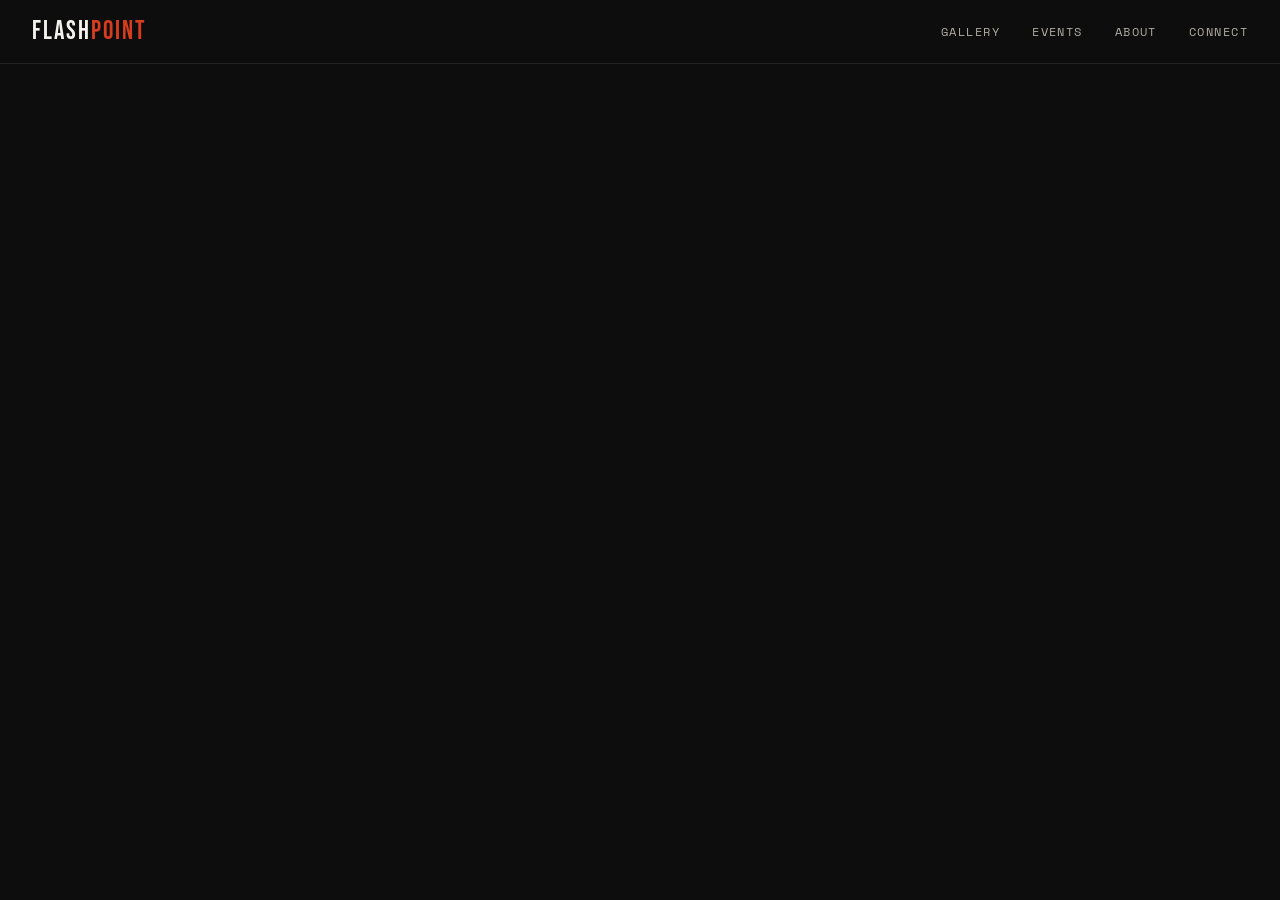
==== index.html @ 5c3a5a39 "index.html" ====
<!DOCTYPE html>
<html lang="en">
<head>
  <meta charset="UTF-8" />
  <meta name="viewport" content="width=device-width, initial-scale=1.0" />
  <meta name="description" content="A South Philly home for outsider art and community gatherings." />
  <title>Flashpoint</title>

  <!-- Base -->
  <link rel="stylesheet" href="css/base/variables.css" />
  <link rel="stylesheet" href="css/base/reset.css" />
  <link rel="stylesheet" href="css/base/typography.css" />

  <!-- Components -->
  <link rel="stylesheet" href="css/components/nav.css" />

  <!-- Page -->
  <link rel="stylesheet" href="css/pages/home.css" />
</head>
<body>

  <!-- nav injected by nav.js -->

  <main class="main" id="main">
    <!-- home page content goes here -->
  </main>

  <!-- Components -->
  <script src="js/components/nav.js"></script>

  <!-- Page -->
  <script src="js/pages/home.js"></script>
</body>
</html>
---- css/base/variables.css ----
:root {
  /* Colors */
  --color-black: #0d0d0d;
  --color-white: #f4f2ee;
  --color-off-white: #e8e4dc;
  --color-mid: #b0aca3;
  --color-accent: #d63c1e;

  /* Typography */
  --font-display: 'Bebas Neue', 'Impact', sans-serif;
  --font-body: 'Space Grotesk', 'Helvetica Neue', sans-serif;
  --font-mono: 'Space Mono', 'Courier New', monospace;

  /* Type scale */
  --text-xs:   0.75rem;
  --text-sm:   0.875rem;
  --text-base: 1rem;
  --text-md:   1.25rem;
  --text-lg:   1.75rem;
  --text-xl:   2.5rem;
  --text-2xl:  4rem;
  --text-3xl:  7rem;

  /* Spacing */
  --space-xs: 0.5rem;
  --space-sm: 1rem;
  --space-md: 2rem;
  --space-lg: 4rem;
  --space-xl: 8rem;

  /* Layout */
  --max-width: 1280px;
  --nav-height: 64px;

  /* Transitions */
  --transition-fast: 150ms ease;
  --transition-base: 300ms ease;
}
---- css/base/typography.css ----
@import url('https://fonts.googleapis.com/css2?family=Bebas+Neue&family=Space+Grotesk:wght@300;400;500;700&family=Space+Mono:ital,wght@0,400;0,700;1,400&display=swap');

h1, h2, h3, h4, h5, h6 {
  font-family: var(--font-display);
  font-weight: 400;
  line-height: 1;
  letter-spacing: 0.02em;
}

h1 { font-size: var(--text-3xl); }
h2 { font-size: var(--text-2xl); }
h3 { font-size: var(--text-xl); }
h4 { font-size: var(--text-lg); }
h5 { font-size: var(--text-md); }
h6 { font-size: var(--text-base); }

p {
  font-family: var(--font-body);
  font-size: var(--text-base);
  line-height: 1.7;
  max-width: 65ch;
}

.text-mono {
  font-family: var(--font-mono);
  font-size: var(--text-sm);
  letter-spacing: 0.05em;
}

.text-label {
  font-family: var(--font-mono);
  font-size: var(--text-xs);
  letter-spacing: 0.12em;
  text-transform: uppercase;
}

@media (max-width: 768px) {
  h1 { font-size: clamp(3.5rem, 15vw, var(--text-3xl)); }
  h2 { font-size: clamp(2.5rem, 10vw, var(--text-2xl)); }
}
---- css/components/nav.css ----
.nav {
  position: fixed;
  top: 0;
  left: 0;
  right: 0;
  height: var(--nav-height);
  z-index: 100;
  display: flex;
  align-items: center;
  justify-content: space-between;
  padding: 0 var(--space-md);
  background-color: var(--color-black);
  border-bottom: 1px solid #222;
}

.nav__logo {
  font-family: var(--font-display);
  font-size: 1.6rem;
  letter-spacing: 0.08em;
  color: var(--color-white);
  line-height: 1;
}

.nav__logo span {
  color: var(--color-accent);
}

.nav__links {
  display: flex;
  gap: var(--space-md);
  align-items: center;
}

.nav__link {
  font-family: var(--font-mono);
  font-size: var(--text-xs);
  letter-spacing: 0.12em;
  text-transform: uppercase;
  color: var(--color-mid);
  transition: color var(--transition-fast);
  position: relative;
}

.nav__link::after {
  content: '';
  position: absolute;
  bottom: -3px;
  left: 0;
  width: 0;
  height: 1px;
  background-color: var(--color-accent);
  transition: width var(--transition-base);
}

.nav__link:hover,
.nav__link.is-active {
  color: var(--color-white);
}

.nav__link:hover::after,
.nav__link.is-active::after {
  width: 100%;
}

/* Mobile menu toggle */
.nav__toggle {
  display: none;
  flex-direction: column;
  gap: 5px;
  padding: var(--space-xs);
}

.nav__toggle-bar {
  width: 24px;
  height: 2px;
  background-color: var(--color-white);
  transition: transform var(--transition-base), opacity var(--transition-fast);
}

/* Mobile overlay */
.nav__overlay {
  display: none;
  position: fixed;
  inset: 0;
  background-color: var(--color-black);
  z-index: 99;
  flex-direction: column;
  align-items: center;
  justify-content: center;
  gap: var(--space-lg);
}

.nav__overlay.is-open {
  display: flex;
}

.nav__overlay-link {
  font-family: var(--font-display);
  font-size: var(--text-2xl);
  color: var(--color-white);
  letter-spacing: 0.05em;
  transition: color var(--transition-fast);
}

.nav__overlay-link:hover {
  color: var(--color-accent);
}

@media (max-width: 768px) {
  .nav__links {
    display: none;
  }

  .nav__toggle {
    display: flex;
  }

  .nav__toggle.is-open .nav__toggle-bar:nth-child(1) {
    transform: translateY(7px) rotate(45deg);
  }

  .nav__toggle.is-open .nav__toggle-bar:nth-child(2) {
    opacity: 0;
  }

  .nav__toggle.is-open .nav__toggle-bar:nth-child(3) {
    transform: translateY(-7px) rotate(-45deg);
  }
}
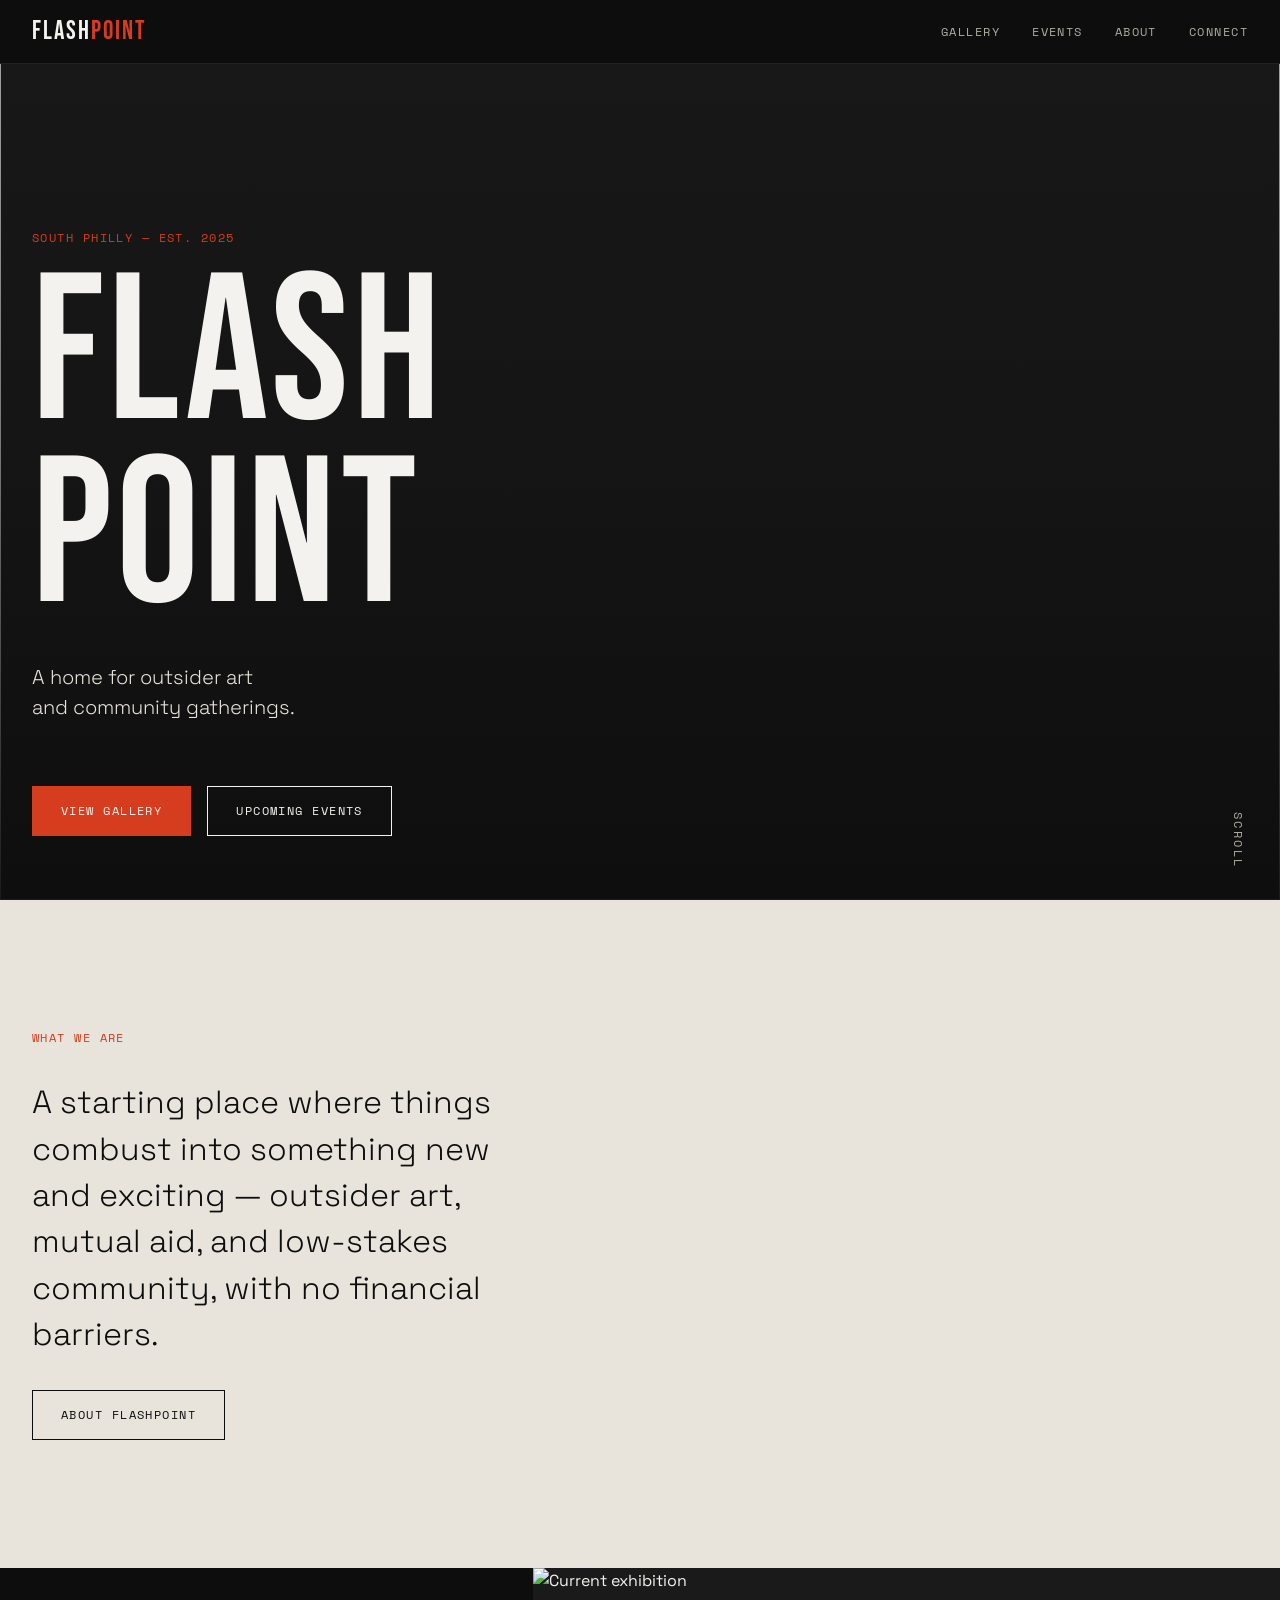
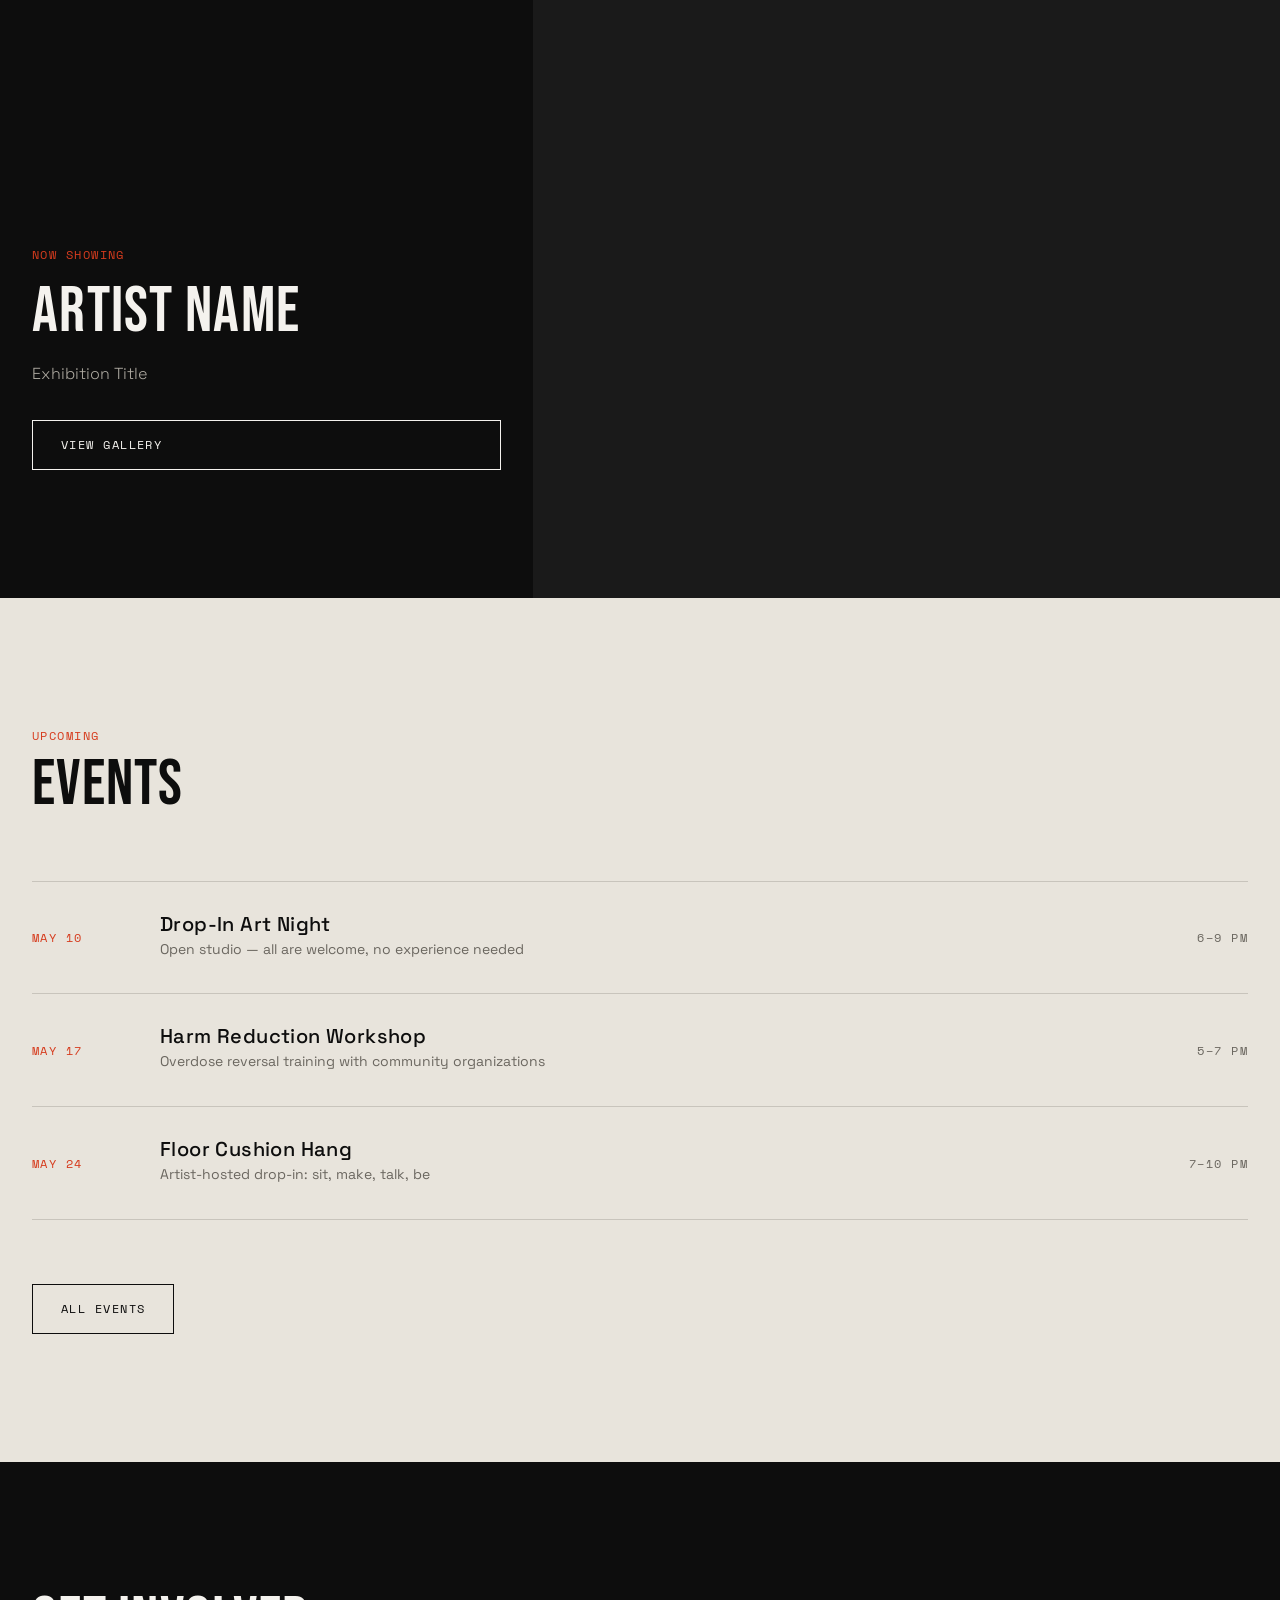
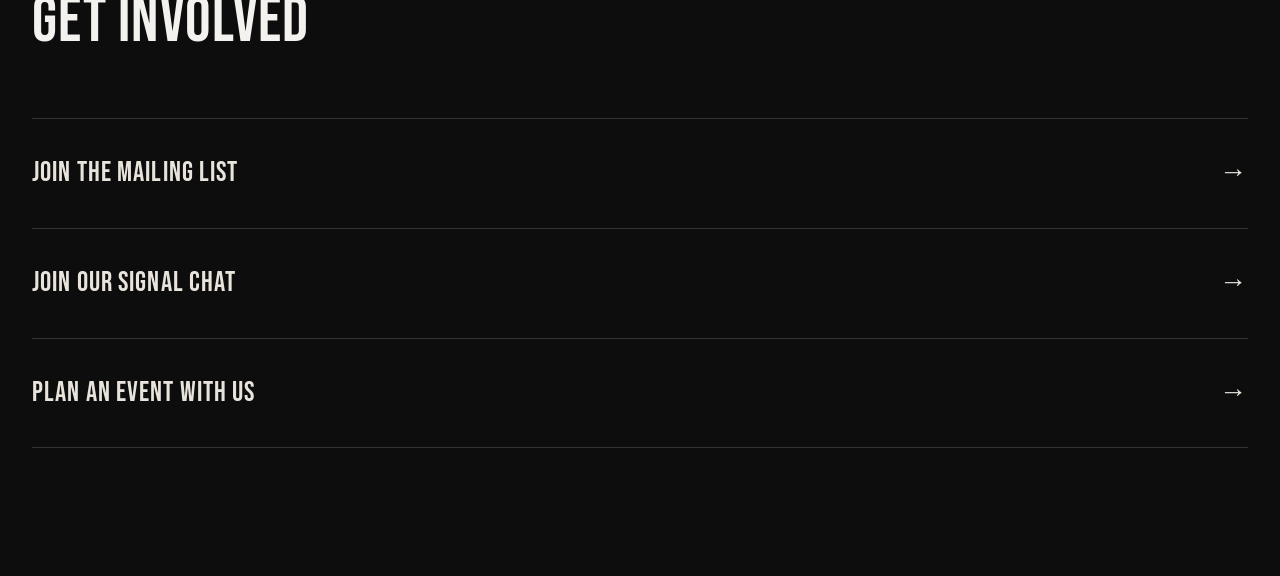
==== commit 94eaf22b: "styling home pages, buttom component" ====
--- a/index.html
+++ b/index.html
@@ -13,6 +13,7 @@
 
   <!-- Components -->
   <link rel="stylesheet" href="css/components/nav.css" />
+  <link rel="stylesheet" href="css/components/button.css" />
 
   <!-- Page -->
   <link rel="stylesheet" href="css/pages/home.css" />
@@ -22,7 +23,107 @@
   <!-- nav injected by nav.js -->
 
   <main class="main" id="main">
-    <!-- home page content goes here -->
+
+    <section class="hero">
+      <div class="hero__bg">
+        <!-- swap src for a real photo when ready -->
+        <img class="hero__img" src="assets/images/hero-placeholder.jpg" alt="" aria-hidden="true" />
+        <div class="hero__overlay"></div>
+      </div>
+      <div class="hero__content">
+        <p class="hero__label text-label">South Philly — Est. 2025</p>
+        <h1 class="hero__title">Flash<br>point</h1>
+        <p class="hero__tagline">A home for outsider art<br>and community gatherings.</p>
+        <div class="hero__actions">
+          <a class="btn btn--primary" href="gallery.html">View Gallery</a>
+          <a class="btn btn--ghost" href="events.html">Upcoming Events</a>
+        </div>
+      </div>
+      <div class="hero__scroll-hint text-label" aria-hidden="true">scroll</div>
+    </section>
+
+    <!-- Mission -->
+    <section class="mission">
+      <div class="mission__inner">
+        <span class="mission__label text-label">What we are</span>
+        <p class="mission__statement">A starting place where things combust into something new and exciting — outsider art, mutual aid, and low-stakes community, with no financial barriers.</p>
+        <a class="btn btn--outline" href="about.html">About Flashpoint</a>
+      </div>
+    </section>
+
+    <!-- Now Showing -->
+    <section class="now-showing">
+      <div class="now-showing__inner">
+        <div class="now-showing__meta">
+          <span class="now-showing__label text-label">Now Showing</span>
+          <h2 class="now-showing__title">Artist Name</h2>
+          <p class="now-showing__subtitle">Exhibition Title</p>
+          <a class="btn btn--ghost" href="gallery.html">View Gallery</a>
+        </div>
+        <div class="now-showing__image-wrap">
+          <img class="now-showing__img" src="assets/images/now-showing-placeholder.jpg" alt="Current exhibition" />
+        </div>
+      </div>
+    </section>
+
+    <!-- Events Preview -->
+    <section class="events-preview">
+      <div class="events-preview__inner">
+        <div class="events-preview__header">
+          <span class="text-label">Upcoming</span>
+          <h2 class="events-preview__title">Events</h2>
+        </div>
+        <ul class="events-preview__list">
+          <li class="event-item">
+            <span class="event-item__date text-label">May 10</span>
+            <div class="event-item__body">
+              <h3 class="event-item__name">Drop-In Art Night</h3>
+              <p class="event-item__detail">Open studio — all are welcome, no experience needed</p>
+            </div>
+            <span class="event-item__time text-label">6–9 pm</span>
+          </li>
+          <li class="event-item">
+            <span class="event-item__date text-label">May 17</span>
+            <div class="event-item__body">
+              <h3 class="event-item__name">Harm Reduction Workshop</h3>
+              <p class="event-item__detail">Overdose reversal training with community organizations</p>
+            </div>
+            <span class="event-item__time text-label">5–7 pm</span>
+          </li>
+          <li class="event-item">
+            <span class="event-item__date text-label">May 24</span>
+            <div class="event-item__body">
+              <h3 class="event-item__name">Floor Cushion Hang</h3>
+              <p class="event-item__detail">Artist-hosted drop-in: sit, make, talk, be</p>
+            </div>
+            <span class="event-item__time text-label">7–10 pm</span>
+          </li>
+        </ul>
+        <a class="btn btn--outline" href="events.html">All Events</a>
+      </div>
+    </section>
+
+    <!-- Community CTA -->
+    <section class="community-cta">
+      <div class="community-cta__inner">
+        <h2 class="community-cta__heading">Get Involved</h2>
+        <div class="community-cta__links">
+          <a class="community-cta__link" href="connect.html#mailing-list">
+            <span>Join the mailing list</span>
+            <span class="community-cta__arrow">→</span>
+          </a>
+          <a class="community-cta__link" href="connect.html#signal">
+            <span>Join our Signal Chat</span>
+            <span class="community-cta__arrow">→</span>
+          </a>
+          <a class="community-cta__link" href="connect.html#event">
+            <span>Plan an event with us</span>
+            <span class="community-cta__arrow">→</span>
+          </a>
+        </div>
+      </div>
+    </section>
+
   </main>
 
   <!-- Components -->
--- a/css/components/button.css
+++ b/css/components/button.css
@@ -0,0 +1,44 @@
+.btn {
+  display: inline-block;
+  font-family: var(--font-mono);
+  font-size: var(--text-xs);
+  letter-spacing: 0.12em;
+  text-transform: uppercase;
+  padding: 0.9rem 1.75rem;
+  border: 1px solid currentColor;
+  transition: background-color var(--transition-fast), color var(--transition-fast);
+  white-space: nowrap;
+}
+
+.btn--primary {
+  background-color: var(--color-accent);
+  border-color: var(--color-accent);
+  color: var(--color-white);
+}
+
+.btn--primary:hover {
+  background-color: transparent;
+  color: var(--color-accent);
+}
+
+.btn--ghost {
+  background-color: transparent;
+  border-color: var(--color-white);
+  color: var(--color-white);
+}
+
+.btn--ghost:hover {
+  background-color: var(--color-white);
+  color: var(--color-black);
+}
+
+.btn--outline {
+  background-color: transparent;
+  border-color: var(--color-black);
+  color: var(--color-black);
+}
+
+.btn--outline:hover {
+  background-color: var(--color-black);
+  color: var(--color-white);
+}
--- a/css/pages/home.css
+++ b/css/pages/home.css
@@ -0,0 +1,318 @@
+/* Hero */
+
+.hero {
+  position: relative;
+  height: 100vh;
+  min-height: 600px;
+  display: flex;
+  align-items: flex-end;
+  padding: var(--space-lg) var(--space-md);
+  overflow: hidden;
+}
+
+.hero__bg {
+  position: absolute;
+  inset: 0;
+  z-index: 0;
+}
+
+.hero__img {
+  width: 100%;
+  height: 100%;
+  object-fit: cover;
+  object-position: center;
+  background-color: #1a1a1a;
+}
+
+.hero__overlay {
+  position: absolute;
+  inset: 0;
+  background: linear-gradient(
+    to top,
+    rgba(13, 13, 13, 0.92) 0%,
+    rgba(13, 13, 13, 0.4)  50%,
+    rgba(13, 13, 13, 0.15) 100%
+  );
+}
+
+.hero__content {
+  position: relative;
+  z-index: 1;
+  max-width: var(--max-width);
+  width: 100%;
+  margin: 0 auto;
+}
+
+.hero__label {
+  color: var(--color-accent);
+  margin-bottom: var(--space-sm);
+}
+
+.hero__title {
+  font-size: clamp(5rem, 18vw, 13rem);
+  line-height: 0.88;
+  color: var(--color-white);
+  margin-bottom: var(--space-md);
+}
+
+.hero__tagline {
+  font-family: var(--font-body);
+  font-size: var(--text-md);
+  font-weight: 300;
+  color: var(--color-off-white);
+  line-height: 1.5;
+  max-width: 36ch;
+  margin-bottom: var(--space-lg);
+}
+
+.hero__actions {
+  display: flex;
+  gap: var(--space-sm);
+  flex-wrap: wrap;
+}
+
+.hero__scroll-hint {
+  position: absolute;
+  bottom: var(--space-md);
+  right: var(--space-md);
+  z-index: 1;
+  color: var(--color-mid);
+  writing-mode: vertical-rl;
+  letter-spacing: 0.2em;
+}
+
+@media (max-width: 768px) {
+  .hero {
+    padding: var(--space-md);
+  }
+
+  .hero__tagline {
+    font-size: var(--text-base);
+  }
+
+  .hero__actions {
+    flex-direction: column;
+    align-items: flex-start;
+  }
+}
+
+/* Mission */
+
+.mission {
+  background-color: var(--color-off-white);
+  color: var(--color-black);
+  padding: var(--space-xl) var(--space-md);
+}
+
+.mission__inner {
+  max-width: var(--max-width);
+  margin: 0 auto;
+  display: flex;
+  flex-direction: column;
+  align-items: flex-start;
+  gap: var(--space-md);
+}
+
+.mission__label {
+  color: var(--color-accent);
+}
+
+.mission__statement {
+  font-family: var(--font-body);
+  font-size: clamp(1.25rem, 3vw, 2rem);
+  font-weight: 300;
+  line-height: 1.45;
+  max-width: 26ch;
+  color: var(--color-black);
+}
+
+/* Now Showing */
+
+.now-showing {
+  background-color: var(--color-black);
+  overflow: hidden;
+}
+
+.now-showing__inner {
+  max-width: var(--max-width);
+  margin: 0 auto;
+  display: grid;
+  grid-template-columns: 1fr 1.4fr;
+  min-height: 70vh;
+}
+
+.now-showing__meta {
+  display: flex;
+  flex-direction: column;
+  justify-content: flex-end;
+  gap: var(--space-sm);
+  padding: var(--space-xl) var(--space-md);
+}
+
+.now-showing__label {
+  color: var(--color-accent);
+}
+
+.now-showing__title {
+  color: var(--color-white);
+  font-size: clamp(3rem, 7vw, var(--text-2xl));
+}
+
+.now-showing__subtitle {
+  font-family: var(--font-body);
+  font-weight: 300;
+  color: var(--color-mid);
+  max-width: none;
+  margin-bottom: var(--space-sm);
+}
+
+.now-showing__image-wrap {
+  position: relative;
+  background-color: #1a1a1a;
+}
+
+.now-showing__img {
+  position: absolute;
+  inset: 0;
+  width: 100%;
+  height: 100%;
+  object-fit: cover;
+}
+
+/* Events Preview */
+
+.events-preview {
+  background-color: var(--color-off-white);
+  color: var(--color-black);
+  padding: var(--space-xl) var(--space-md);
+}
+
+.events-preview__inner {
+  max-width: var(--max-width);
+  margin: 0 auto;
+}
+
+.events-preview__header {
+  display: flex;
+  flex-direction: column;
+  gap: var(--space-xs);
+  margin-bottom: var(--space-lg);
+  color: var(--color-accent);
+}
+
+.events-preview__title {
+  color: var(--color-black);
+  line-height: 1;
+}
+
+.events-preview__list {
+  border-top: 1px solid #c8c4bc;
+  margin-bottom: var(--space-lg);
+}
+
+.event-item {
+  display: grid;
+  grid-template-columns: 6rem 1fr auto;
+  align-items: center;
+  gap: var(--space-md);
+  padding: var(--space-md) 0;
+  border-bottom: 1px solid #c8c4bc;
+}
+
+.event-item__date {
+  color: var(--color-accent);
+}
+
+.event-item__name {
+  font-family: var(--font-body);
+  font-size: var(--text-md);
+  font-weight: 500;
+  color: var(--color-black);
+  margin-bottom: 0.25rem;
+}
+
+.event-item__detail {
+  font-size: var(--text-sm);
+  color: #6b6760;
+  max-width: none;
+}
+
+.event-item__time {
+  color: #6b6760;
+  white-space: nowrap;
+}
+
+/* Community CTA */
+
+.community-cta {
+  background-color: var(--color-black);
+  padding: var(--space-xl) var(--space-md);
+}
+
+.community-cta__inner {
+  max-width: var(--max-width);
+  margin: 0 auto;
+}
+
+.community-cta__heading {
+  color: var(--color-white);
+  font-size: clamp(3rem, 8vw, var(--text-2xl));
+  margin-bottom: var(--space-lg);
+}
+
+.community-cta__links {
+  border-top: 1px solid #333;
+}
+
+.community-cta__link {
+  display: flex;
+  justify-content: space-between;
+  align-items: center;
+  padding: var(--space-md) 0;
+  border-bottom: 1px solid #333;
+  font-family: var(--font-display);
+  font-size: clamp(1.5rem, 4vw, var(--text-lg));
+  letter-spacing: 0.04em;
+  color: var(--color-off-white);
+  transition: color var(--transition-fast);
+}
+
+.community-cta__link:hover {
+  color: var(--color-accent);
+}
+
+.community-cta__arrow {
+  transition: transform var(--transition-fast);
+}
+
+.community-cta__link:hover .community-cta__arrow {
+  transform: translateX(6px);
+}
+
+/* Home responsive */
+
+@media (max-width: 768px) {
+  .now-showing__inner {
+    grid-template-columns: 1fr;
+    grid-template-rows: auto 50vw;
+  }
+
+  .now-showing__meta {
+    padding: var(--space-lg) var(--space-md) var(--space-md);
+  }
+
+  .now-showing__image-wrap {
+    position: relative;
+    min-height: 50vw;
+  }
+
+  .event-item {
+    grid-template-columns: 5rem 1fr;
+    grid-template-rows: auto auto;
+  }
+
+  .event-item__time {
+    grid-column: 2;
+    grid-row: 2;
+  }
+}
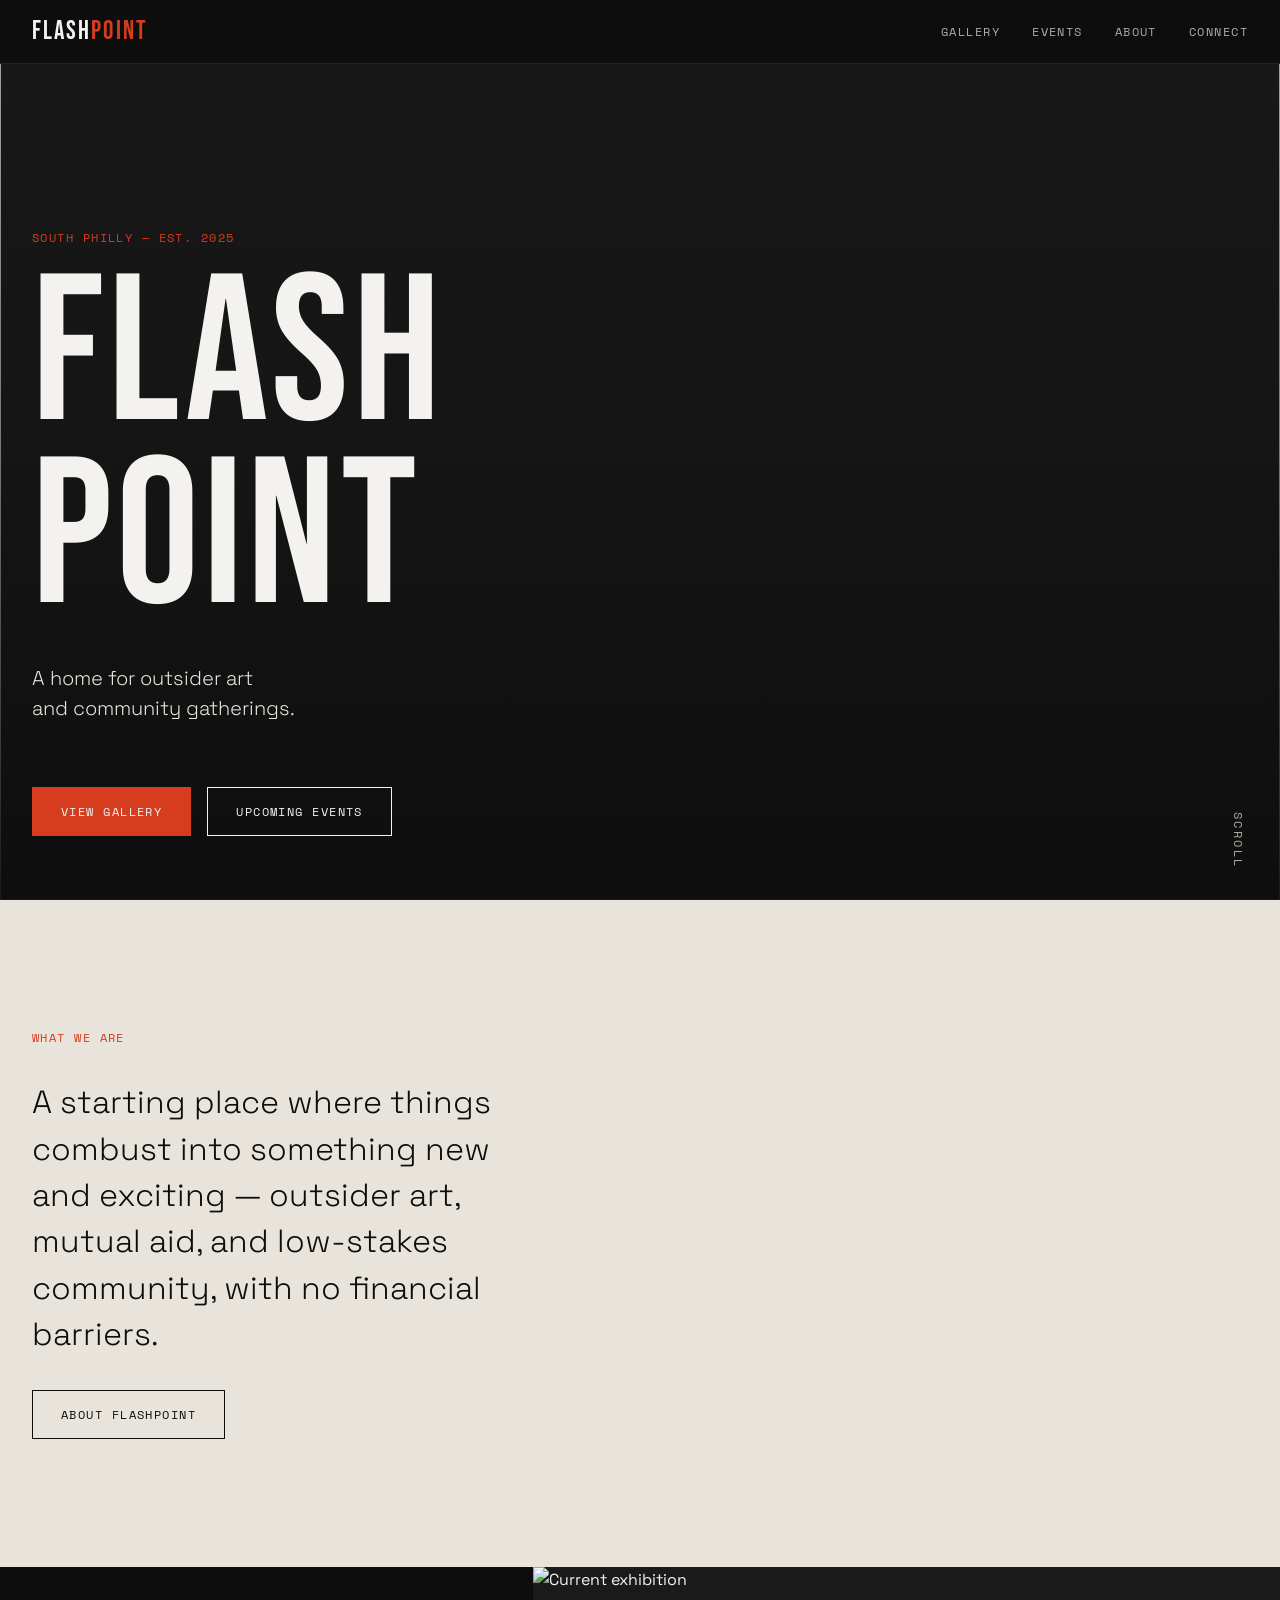
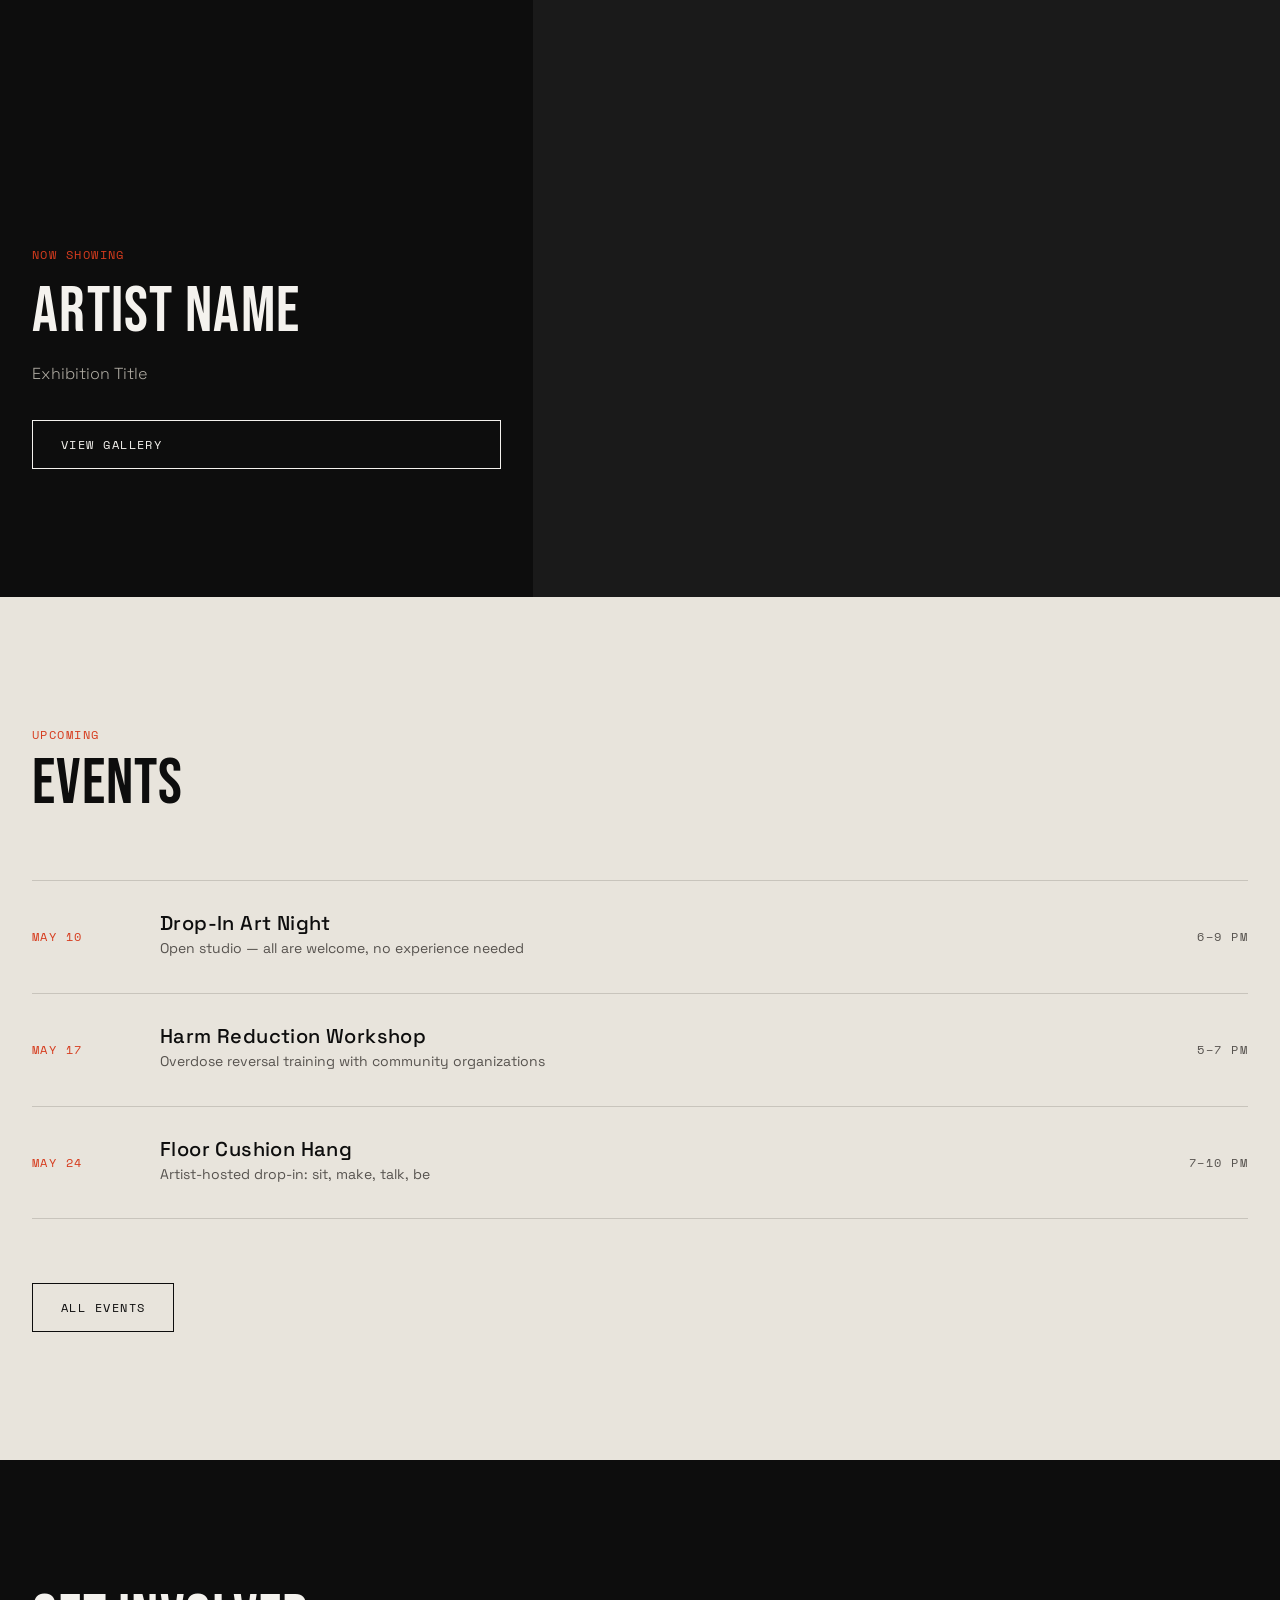
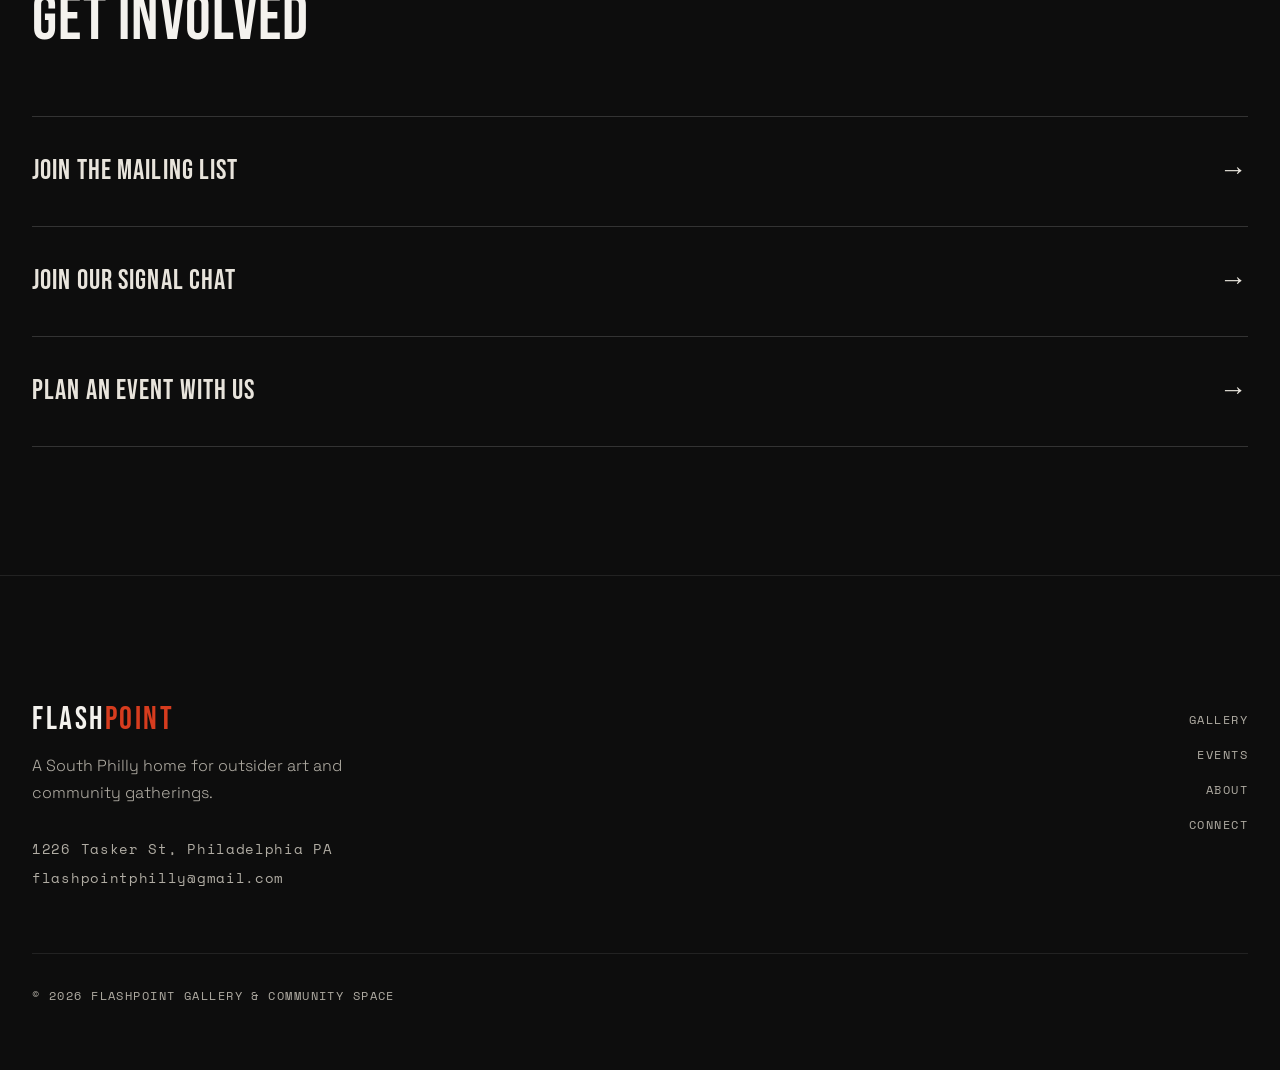
==== commit 5ba9b9f8: "footer component and wired to all html pages" ====
--- a/index.html
+++ b/index.html
@@ -14,6 +14,7 @@
   <!-- Components -->
   <link rel="stylesheet" href="css/components/nav.css" />
   <link rel="stylesheet" href="css/components/button.css" />
+  <link rel="stylesheet" href="css/components/footer.css" />
 
   <!-- Page -->
   <link rel="stylesheet" href="css/pages/home.css" />
@@ -128,6 +129,7 @@
 
   <!-- Components -->
   <script src="js/components/nav.js"></script>
+  <script src="js/components/footer.js"></script>
 
   <!-- Page -->
   <script src="js/pages/home.js"></script>
--- a/css/base/variables.css
+++ b/css/base/variables.css
@@ -12,21 +12,21 @@
   --font-mono: 'Space Mono', 'Courier New', monospace;
 
   /* Type scale */
-  --text-xs:   0.75rem;
-  --text-sm:   0.875rem;
-  --text-base: 1rem;
-  --text-md:   1.25rem;
-  --text-lg:   1.75rem;
-  --text-xl:   2.5rem;
-  --text-2xl:  4rem;
-  --text-3xl:  7rem;
+  --text-xs:   12px;
+  --text-sm:   14px;
+  --text-base: 16px;
+  --text-md:   20px;
+  --text-lg:   28px;
+  --text-xl:   40px;
+  --text-2xl:  64px;
+  --text-3xl:  112px;
 
   /* Spacing */
-  --space-xs: 0.5rem;
-  --space-sm: 1rem;
-  --space-md: 2rem;
-  --space-lg: 4rem;
-  --space-xl: 8rem;
+  --space-xs: 8px;
+  --space-sm: 16px;
+  --space-md: 32px;
+  --space-lg: 64px;
+  --space-xl: 128px;
 
   /* Layout */
   --max-width: 1280px;
--- a/css/base/typography.css
+++ b/css/base/typography.css
@@ -35,6 +35,6 @@
 }
 
 @media (max-width: 768px) {
-  h1 { font-size: clamp(3.5rem, 15vw, var(--text-3xl)); }
-  h2 { font-size: clamp(2.5rem, 10vw, var(--text-2xl)); }
+  h1 { font-size: clamp(56px, 15vw, 112px); }
+  h2 { font-size: clamp(40px, 10vw, 64px); }
 }
--- a/css/components/nav.css
+++ b/css/components/nav.css
@@ -15,7 +15,7 @@
 
 .nav__logo {
   font-family: var(--font-display);
-  font-size: 1.6rem;
+  font-size: 26px;
   letter-spacing: 0.08em;
   color: var(--color-white);
   line-height: 1;
--- a/css/components/button.css
+++ b/css/components/button.css
@@ -4,7 +4,7 @@
   font-size: var(--text-xs);
   letter-spacing: 0.12em;
   text-transform: uppercase;
-  padding: 0.9rem 1.75rem;
+  padding: 14px 28px;
   border: 1px solid currentColor;
   transition: background-color var(--transition-fast), color var(--transition-fast);
   white-space: nowrap;
--- a/css/components/footer.css
+++ b/css/components/footer.css
@@ -0,0 +1,101 @@
+.footer {
+  background-color: var(--color-black);
+  border-top: 1px solid #222;
+  padding: var(--space-xl) var(--space-md) var(--space-lg);
+}
+
+.footer__inner {
+  max-width: var(--max-width);
+  margin: 0 auto;
+  display: grid;
+  grid-template-columns: 1fr auto;
+  gap: var(--space-xl);
+  padding-bottom: var(--space-lg);
+  border-bottom: 1px solid #222;
+  margin-bottom: var(--space-md);
+}
+
+.footer__logo {
+  font-family: var(--font-display);
+  font-size: 32px;
+  letter-spacing: 0.08em;
+  color: var(--color-white);
+  display: block;
+  margin-bottom: var(--space-sm);
+  line-height: 1;
+}
+
+.footer__logo span {
+  color: var(--color-accent);
+}
+
+.footer__tagline {
+  font-weight: 300;
+  color: var(--color-mid);
+  max-width: 36ch;
+  margin-bottom: var(--space-md);
+}
+
+.footer__address {
+  font-style: normal;
+  display: flex;
+  flex-direction: column;
+  gap: 6px;
+}
+
+.footer__address a {
+  font-family: var(--font-mono);
+  font-size: 14px;
+  letter-spacing: 0.05em;
+  color: var(--color-mid);
+  transition: color var(--transition-fast);
+}
+
+.footer__address a:hover {
+  color: var(--color-accent);
+}
+
+.footer__nav {
+  display: flex;
+  flex-direction: column;
+  gap: var(--space-sm);
+  align-items: flex-end;
+  padding-top: 6px;
+}
+
+.footer__nav-link {
+  font-family: var(--font-mono);
+  font-size: 12px;
+  letter-spacing: 0.12em;
+  text-transform: uppercase;
+  color: var(--color-mid);
+  transition: color var(--transition-fast);
+}
+
+.footer__nav-link:hover {
+  color: var(--color-white);
+}
+
+.footer__bottom {
+  max-width: var(--max-width);
+  margin: 0 auto;
+}
+
+.footer__copy {
+  color: var(--color-mid);
+  max-width: none;
+}
+
+@media (max-width: 768px) {
+  .footer__inner {
+    grid-template-columns: 1fr;
+    gap: var(--space-lg);
+  }
+
+  .footer__nav {
+    align-items: flex-start;
+    flex-direction: row;
+    flex-wrap: wrap;
+    gap: var(--space-md);
+  }
+}
--- a/css/pages/home.css
+++ b/css/pages/home.css
@@ -49,7 +49,7 @@
 }
 
 .hero__title {
-  font-size: clamp(5rem, 18vw, 13rem);
+  font-size: clamp(80px, 18vw, 208px);
   line-height: 0.88;
   color: var(--color-white);
   margin-bottom: var(--space-md);
@@ -119,7 +119,7 @@
 
 .mission__statement {
   font-family: var(--font-body);
-  font-size: clamp(1.25rem, 3vw, 2rem);
+  font-size: clamp(20px, 3vw, 32px);
   font-weight: 300;
   line-height: 1.45;
   max-width: 26ch;
@@ -155,7 +155,7 @@
 
 .now-showing__title {
   color: var(--color-white);
-  font-size: clamp(3rem, 7vw, var(--text-2xl));
+  font-size: clamp(48px, 7vw, 64px);
 }
 
 .now-showing__subtitle {
@@ -212,7 +212,7 @@
 
 .event-item {
   display: grid;
-  grid-template-columns: 6rem 1fr auto;
+  grid-template-columns: 96px 1fr auto;
   align-items: center;
   gap: var(--space-md);
   padding: var(--space-md) 0;
@@ -228,17 +228,17 @@
   font-size: var(--text-md);
   font-weight: 500;
   color: var(--color-black);
-  margin-bottom: 0.25rem;
+  margin-bottom: 4px;
 }
 
 .event-item__detail {
   font-size: var(--text-sm);
-  color: #6b6760;
+  color: #57534f;
   max-width: none;
 }
 
 .event-item__time {
-  color: #6b6760;
+  color: #57534f;
   white-space: nowrap;
 }
 
@@ -256,7 +256,7 @@
 
 .community-cta__heading {
   color: var(--color-white);
-  font-size: clamp(3rem, 8vw, var(--text-2xl));
+  font-size: clamp(48px, 8vw, 64px);
   margin-bottom: var(--space-lg);
 }
 
@@ -271,7 +271,7 @@
   padding: var(--space-md) 0;
   border-bottom: 1px solid #333;
   font-family: var(--font-display);
-  font-size: clamp(1.5rem, 4vw, var(--text-lg));
+  font-size: clamp(24px, 4vw, 28px);
   letter-spacing: 0.04em;
   color: var(--color-off-white);
   transition: color var(--transition-fast);
@@ -307,7 +307,7 @@
   }
 
   .event-item {
-    grid-template-columns: 5rem 1fr;
+    grid-template-columns: 80px 1fr;
     grid-template-rows: auto auto;
   }
 
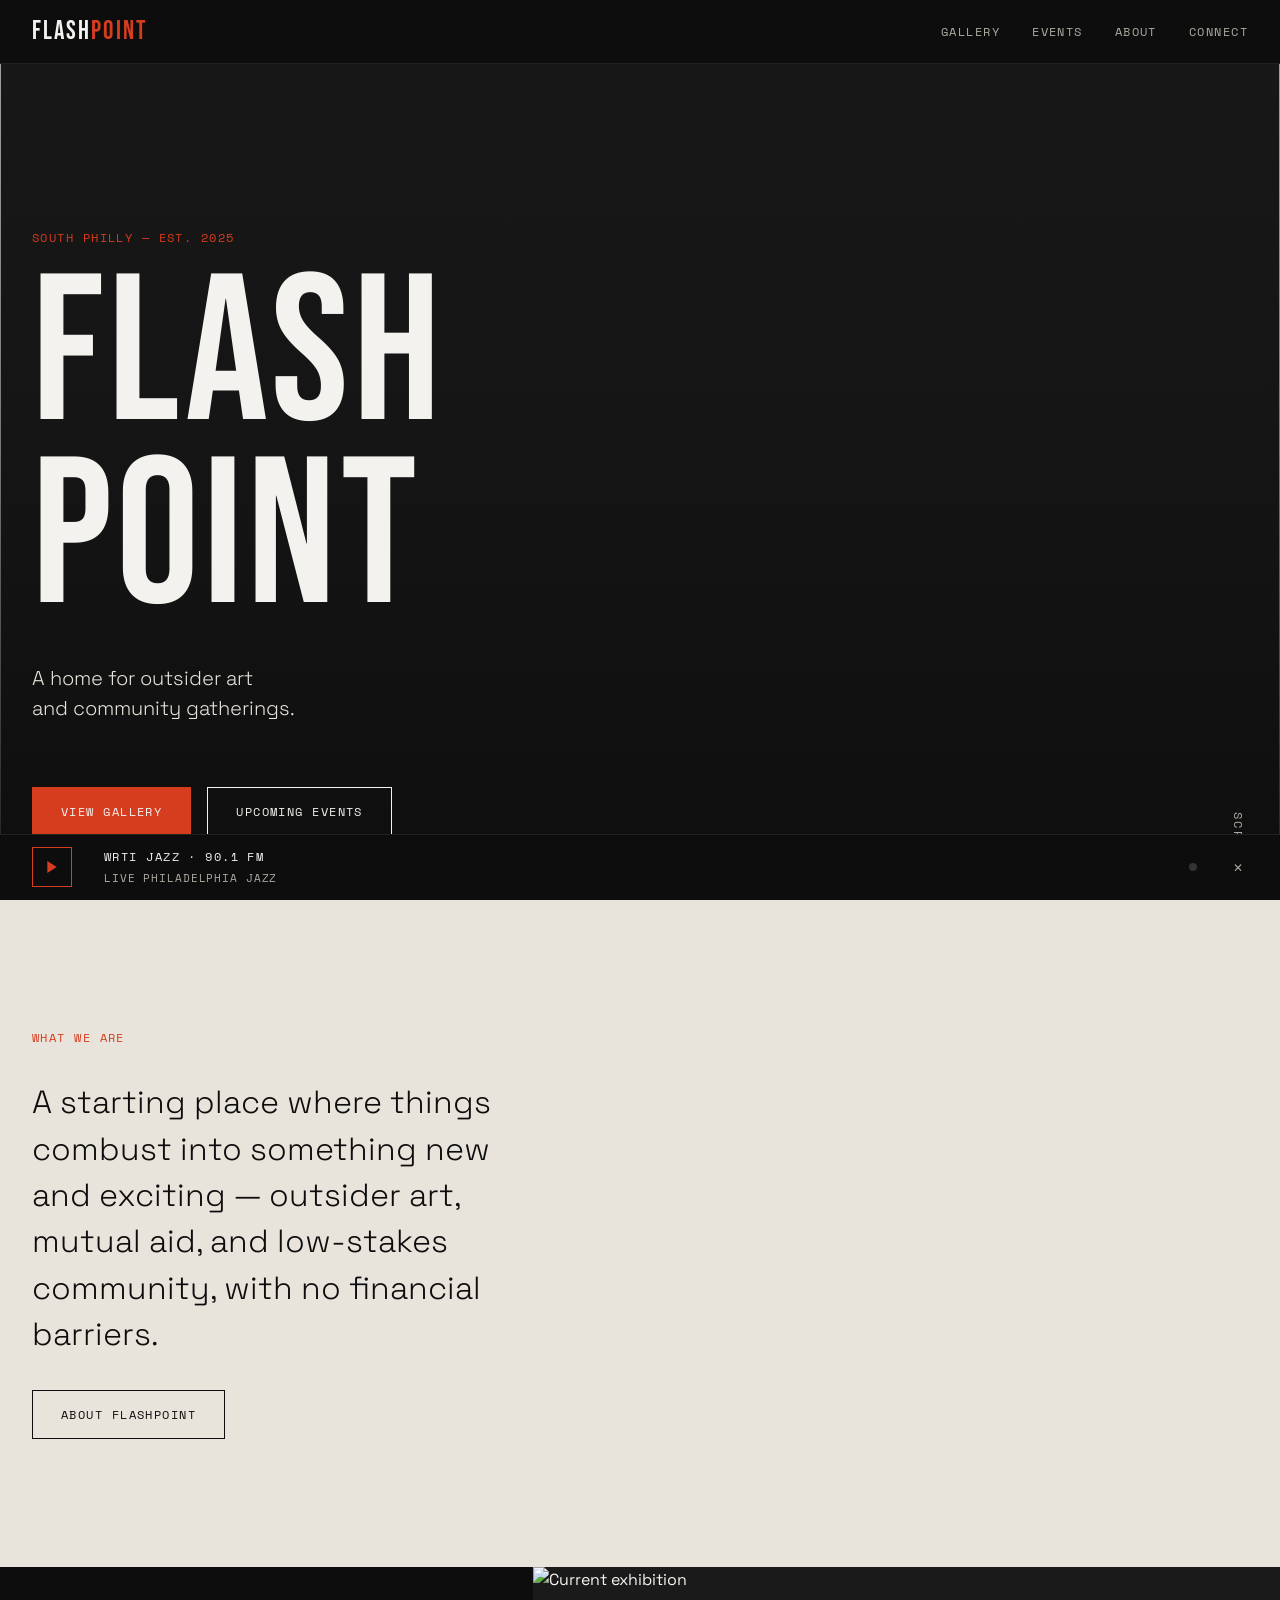
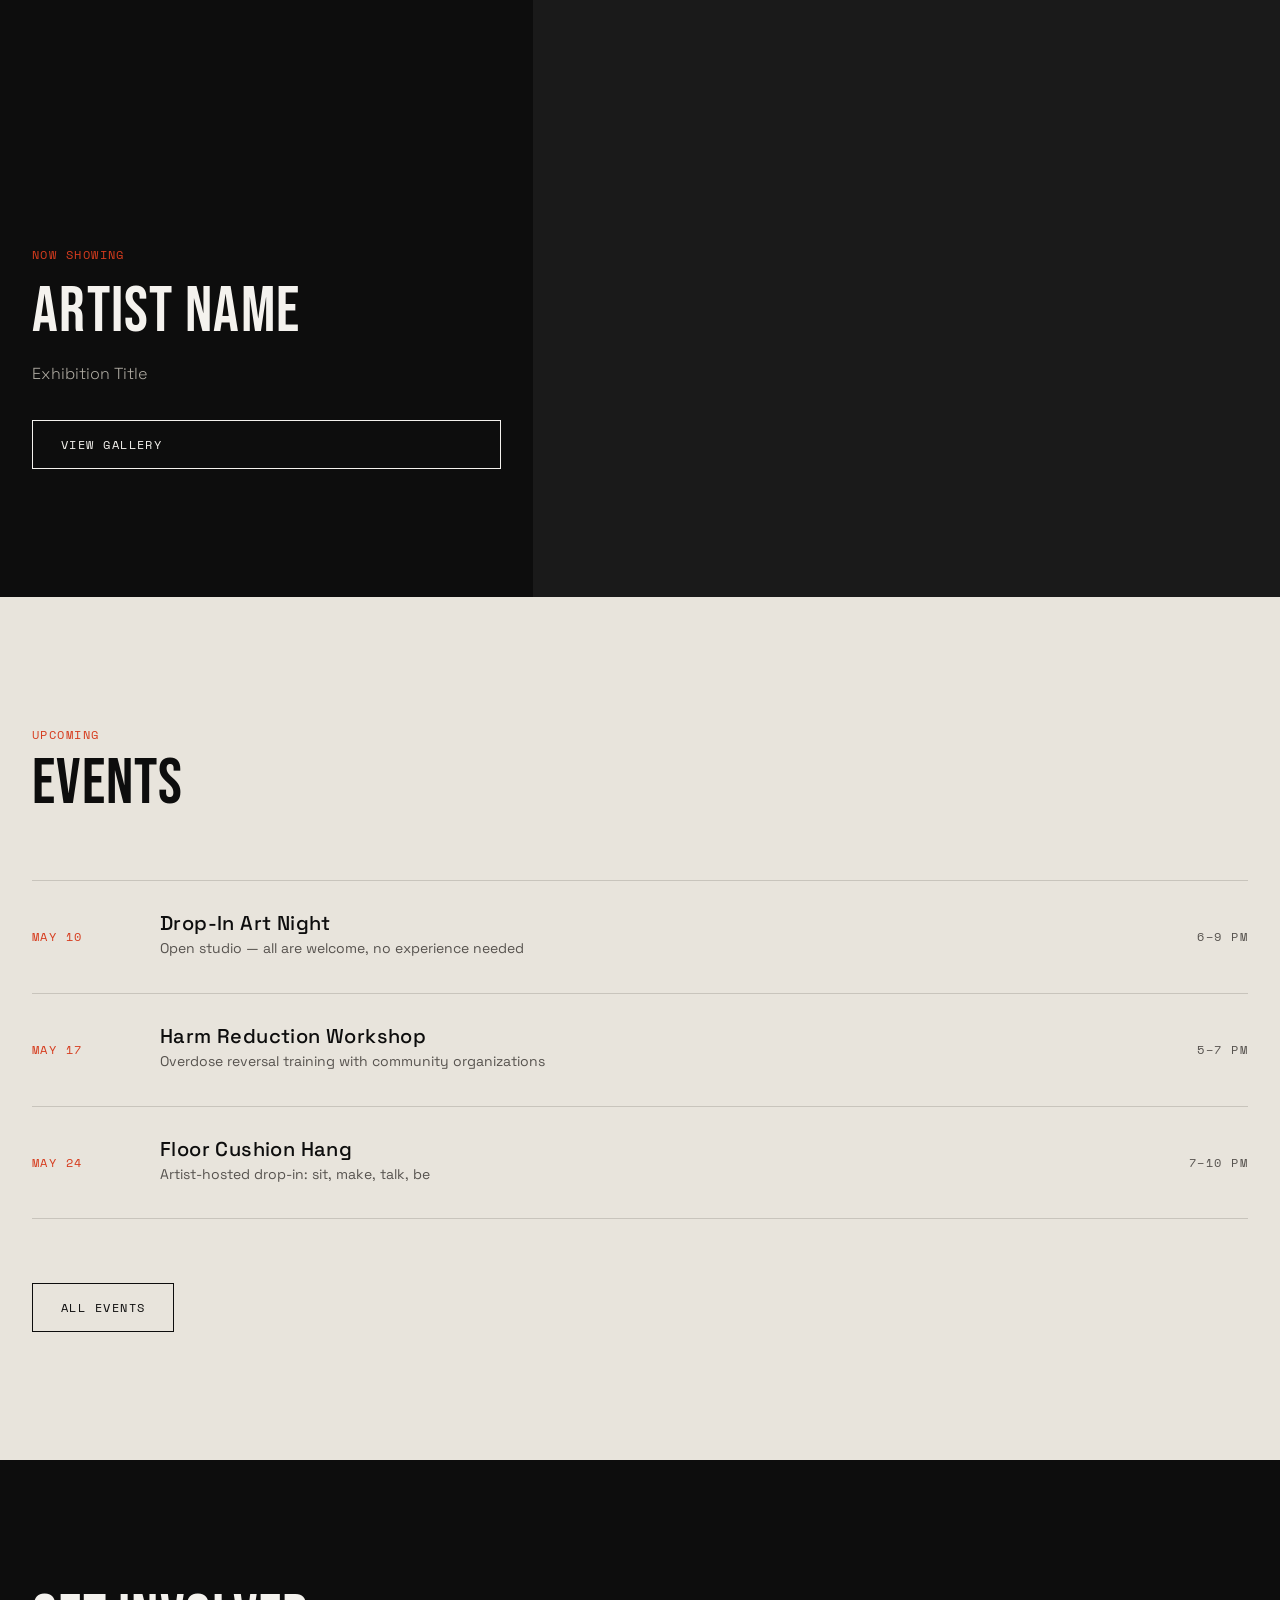
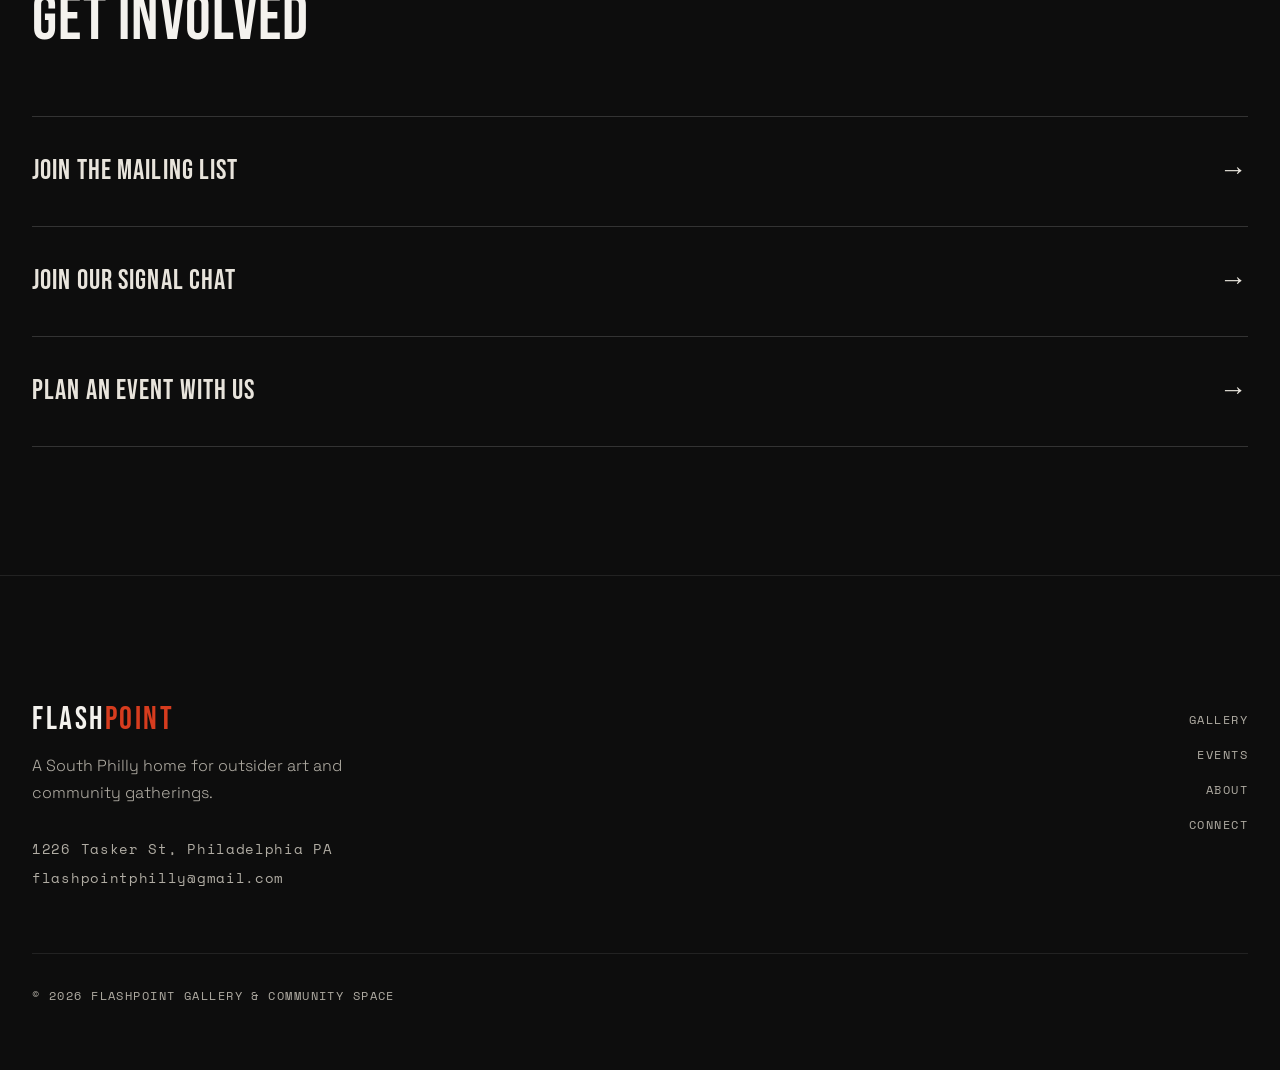
==== commit 21a0e14e: "audio player feather--philly jazz" ====
--- a/index.html
+++ b/index.html
@@ -3,18 +3,34 @@
 <head>
   <meta charset="UTF-8" />
   <meta name="viewport" content="width=device-width, initial-scale=1.0" />
-  <meta name="description" content="A South Philly home for outsider art and community gatherings." />
-  <title>Flashpoint</title>
+  <meta name="description" content="A South Philly home for outsider art and community gatherings. Free to enter, community-led, no financial barriers." />
+  <title>Flashpoint — South Philly Outsider Art & Community Space</title>
+  <link rel="canonical" href="https://flashpointphilly.com/" />
+  <link rel="manifest" href="/site.webmanifest" />
+
+  <meta property="og:type" content="website" />
+  <meta property="og:site_name" content="Flashpoint" />
+  <meta property="og:title" content="Flashpoint — South Philly Outsider Art & Community Space" />
+  <meta property="og:description" content="A South Philly home for outsider art and community gatherings. Free to enter, community-led, no financial barriers." />
+  <meta property="og:url" content="https://flashpointphilly.com/" />
+  <meta property="og:image" content="https://flashpointphilly.com/assets/images/og-image.jpg" />
+
+  <meta name="twitter:card" content="summary_large_image" />
+  <meta name="twitter:title" content="Flashpoint — South Philly Outsider Art & Community Space" />
+  <meta name="twitter:description" content="A South Philly home for outsider art and community gatherings. Free to enter, community-led, no financial barriers." />
+  <meta name="twitter:image" content="https://flashpointphilly.com/assets/images/og-image.jpg" />
 
   <!-- Base -->
   <link rel="stylesheet" href="css/base/variables.css" />
   <link rel="stylesheet" href="css/base/reset.css" />
   <link rel="stylesheet" href="css/base/typography.css" />
+  <link rel="stylesheet" href="css/base/animations.css" />
 
   <!-- Components -->
   <link rel="stylesheet" href="css/components/nav.css" />
   <link rel="stylesheet" href="css/components/button.css" />
   <link rel="stylesheet" href="css/components/footer.css" />
+  <link rel="stylesheet" href="css/components/audio-player.css" />
 
   <!-- Page -->
   <link rel="stylesheet" href="css/pages/home.css" />
@@ -32,15 +48,15 @@
         <div class="hero__overlay"></div>
       </div>
       <div class="hero__content">
-        <p class="hero__label text-label">South Philly — Est. 2025</p>
-        <h1 class="hero__title">Flash<br>point</h1>
-        <p class="hero__tagline">A home for outsider art<br>and community gatherings.</p>
-        <div class="hero__actions">
+        <p class="hero__label text-label fp-load" style="--load-delay:100ms">South Philly — Est. 2025</p>
+        <h1 class="hero__title fp-load fp-load--hero" style="--load-delay:200ms">Flash<br>point</h1>
+        <p class="hero__tagline fp-load" style="--load-delay:500ms">A home for outsider art<br>and community gatherings.</p>
+        <div class="hero__actions fp-load" style="--load-delay:700ms">
           <a class="btn btn--primary" href="gallery.html">View Gallery</a>
           <a class="btn btn--ghost" href="events.html">Upcoming Events</a>
         </div>
       </div>
-      <div class="hero__scroll-hint text-label" aria-hidden="true">scroll</div>
+      <div class="hero__scroll-hint text-label fp-load" style="--load-delay:900ms" aria-hidden="true">scroll</div>
     </section>
 
     <!-- Mission -->
@@ -130,6 +146,9 @@
   <!-- Components -->
   <script src="js/components/nav.js"></script>
   <script src="js/components/footer.js"></script>
+  <script src="js/components/audio-player.js"></script>
+  <script src="js/utils/animate.js"></script>
+  <script src="js/utils/seo.js"></script>
 
   <!-- Page -->
   <script src="js/pages/home.js"></script>
--- a/css/base/animations.css
+++ b/css/base/animations.css
@@ -0,0 +1,57 @@
+@keyframes fp-rise {
+  from {
+    opacity: 0;
+    transform: translateY(48px) skewY(1.5deg);
+  }
+  to {
+    opacity: 1;
+    transform: translateY(0) skewY(0deg);
+  }
+}
+
+@keyframes fp-rise-hero {
+  from {
+    opacity: 0;
+    transform: translateY(80px) skewY(3deg);
+  }
+  to {
+    opacity: 1;
+    transform: translateY(0) skewY(0deg);
+  }
+}
+
+.fp-load {
+  opacity: 0;
+  animation: fp-rise 0.9s cubic-bezier(0.16, 1, 0.3, 1) forwards;
+  animation-delay: var(--load-delay, 0ms);
+}
+
+.fp-load--hero {
+  animation-name: fp-rise-hero;
+  animation-duration: 1.1s;
+}
+
+.fp-reveal {
+  opacity: 0;
+  transform: translateY(32px);
+  transition: opacity 0.7s cubic-bezier(0.16, 1, 0.3, 1),
+              transform 0.7s cubic-bezier(0.16, 1, 0.3, 1);
+  transition-delay: var(--reveal-delay, 0ms);
+}
+
+.fp-reveal.is-visible {
+  opacity: 1;
+  transform: translateY(0);
+}
+
+@media (prefers-reduced-motion: reduce) {
+  .fp-load {
+    animation: none;
+    opacity: 1;
+  }
+  .fp-reveal {
+    opacity: 1;
+    transform: none;
+    transition: none;
+  }
+}
--- a/css/components/audio-player.css
+++ b/css/components/audio-player.css
@@ -0,0 +1,123 @@
+.audio-player {
+  position: fixed;
+  bottom: 0;
+  left: 0;
+  right: 0;
+  z-index: 100;
+  background-color: var(--color-black);
+  border-top: 1px solid #222;
+  transform: translateY(100%);
+  transition: transform 0.4s cubic-bezier(0.16, 1, 0.3, 1);
+}
+
+.audio-player.is-visible {
+  transform: translateY(0);
+}
+
+.audio-player__inner {
+  max-width: var(--max-width);
+  margin: 0 auto;
+  padding: 12px var(--space-md);
+  display: flex;
+  align-items: center;
+  gap: var(--space-md);
+}
+
+.audio-player__play {
+  flex-shrink: 0;
+  width: 40px;
+  height: 40px;
+  border: 1px solid var(--color-accent);
+  background-color: transparent;
+  color: var(--color-accent);
+  cursor: pointer;
+  display: flex;
+  align-items: center;
+  justify-content: center;
+  transition: background-color var(--transition-fast), color var(--transition-fast);
+}
+
+.audio-player__play:hover {
+  background-color: var(--color-accent);
+  color: var(--color-white);
+}
+
+.audio-player__play svg {
+  width: 16px;
+  height: 16px;
+  fill: currentColor;
+}
+
+.audio-player__info {
+  flex: 1;
+  min-width: 0;
+}
+
+.audio-player__station {
+  font-family: var(--font-mono);
+  font-size: 12px;
+  letter-spacing: 0.12em;
+  text-transform: uppercase;
+  color: var(--color-white);
+}
+
+.audio-player__label {
+  font-family: var(--font-mono);
+  font-size: 11px;
+  letter-spacing: 0.08em;
+  text-transform: uppercase;
+  color: var(--color-mid);
+  margin-top: 2px;
+}
+
+.audio-player__status {
+  width: 8px;
+  height: 8px;
+  border-radius: 50%;
+  background-color: #333;
+  flex-shrink: 0;
+  transition: background-color var(--transition-base);
+}
+
+.audio-player__status.is-live {
+  background-color: var(--color-accent);
+  animation: audio-pulse 2s ease-in-out infinite;
+}
+
+.audio-player__dismiss {
+  flex-shrink: 0;
+  background: none;
+  border: none;
+  color: var(--color-mid);
+  cursor: pointer;
+  font-family: var(--font-mono);
+  font-size: 12px;
+  letter-spacing: 0.08em;
+  padding: 4px;
+  transition: color var(--transition-fast);
+}
+
+.audio-player__dismiss:hover {
+  color: var(--color-white);
+}
+
+@keyframes audio-pulse {
+  0%, 100% { opacity: 1; }
+  50% { opacity: 0.3; }
+}
+
+@media (prefers-reduced-motion: reduce) {
+  .audio-player__status.is-live {
+    animation: none;
+  }
+  .audio-player {
+    transition: none;
+  }
+}
+
+@media (max-width: 600px) {
+  .audio-player__inner {
+    padding: 12px var(--space-sm);
+    gap: var(--space-sm);
+  }
+}
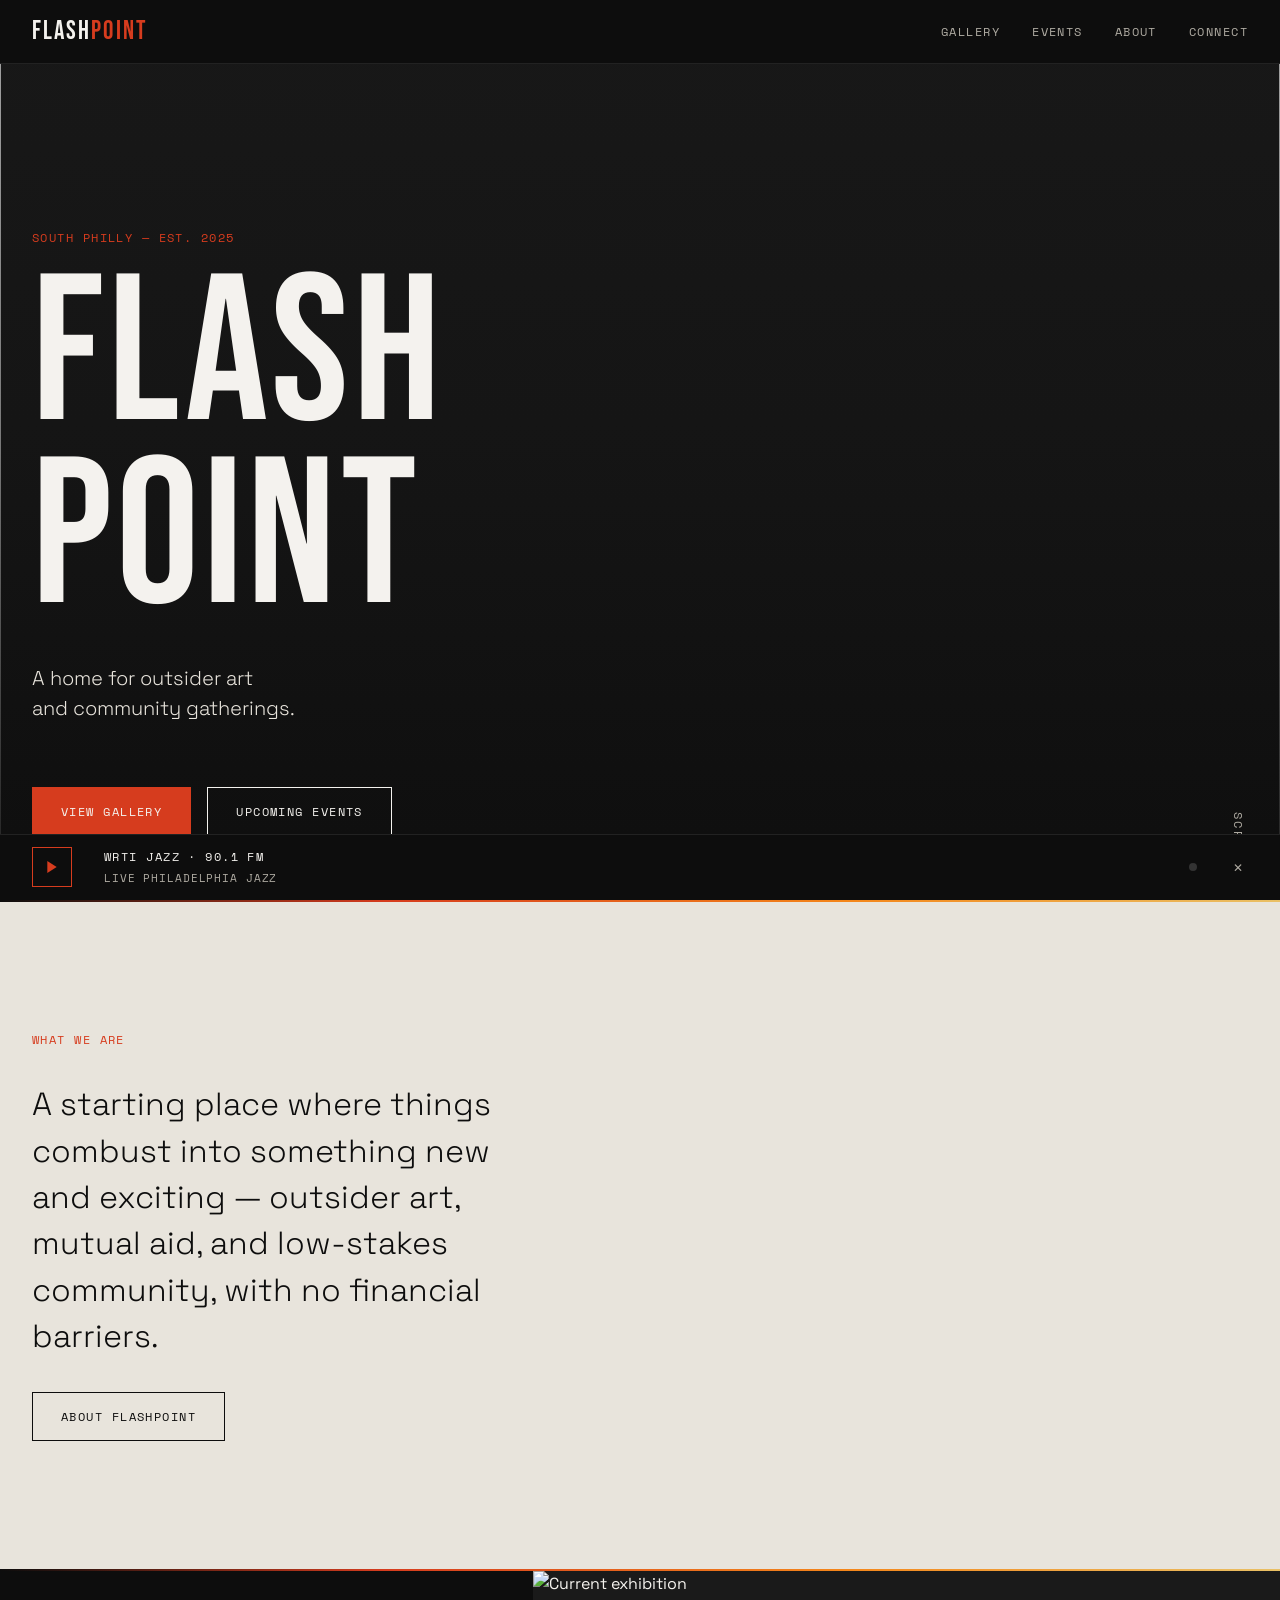
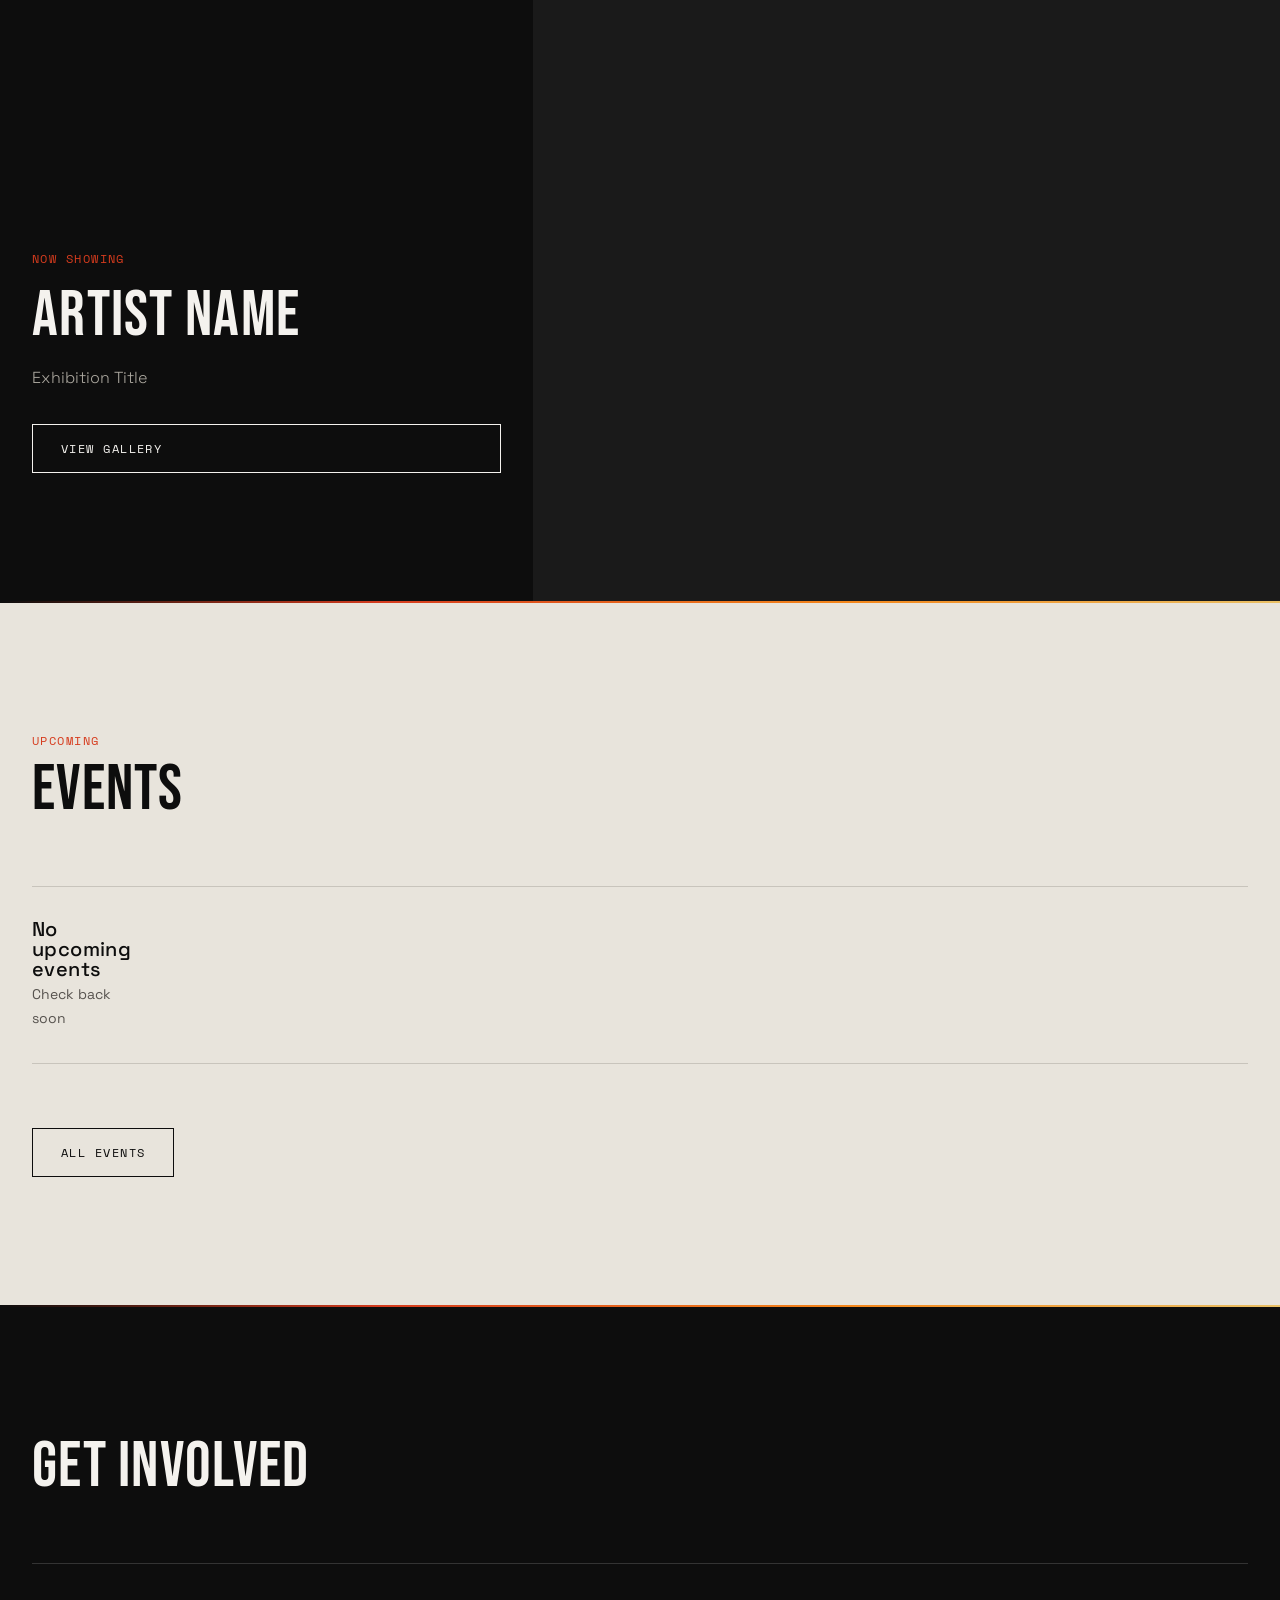
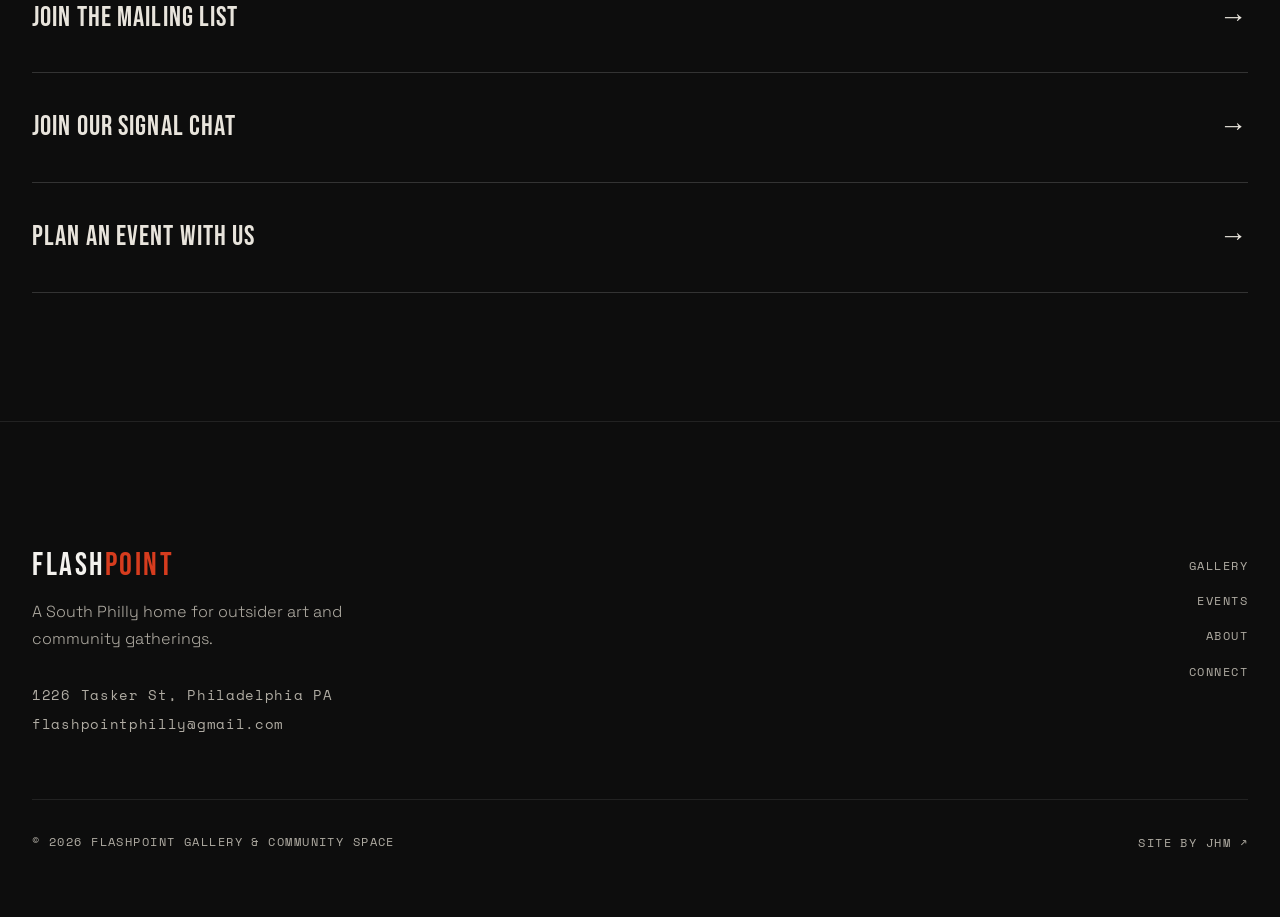
==== commit 703251f0: "admin panel and supporting data schema" ====
--- a/index.html
+++ b/index.html
@@ -73,8 +73,8 @@
       <div class="now-showing__inner">
         <div class="now-showing__meta">
           <span class="now-showing__label text-label">Now Showing</span>
-          <h2 class="now-showing__title">Artist Name</h2>
-          <p class="now-showing__subtitle">Exhibition Title</p>
+          <h2 class="now-showing__title" id="now-showing-title"></h2>
+          <p class="now-showing__subtitle" id="now-showing-subtitle"></p>
           <a class="btn btn--ghost" href="gallery.html">View Gallery</a>
         </div>
         <div class="now-showing__image-wrap">
@@ -90,32 +90,7 @@
           <span class="text-label">Upcoming</span>
           <h2 class="events-preview__title">Events</h2>
         </div>
-        <ul class="events-preview__list">
-          <li class="event-item">
-            <span class="event-item__date text-label">May 10</span>
-            <div class="event-item__body">
-              <h3 class="event-item__name">Drop-In Art Night</h3>
-              <p class="event-item__detail">Open studio — all are welcome, no experience needed</p>
-            </div>
-            <span class="event-item__time text-label">6–9 pm</span>
-          </li>
-          <li class="event-item">
-            <span class="event-item__date text-label">May 17</span>
-            <div class="event-item__body">
-              <h3 class="event-item__name">Harm Reduction Workshop</h3>
-              <p class="event-item__detail">Overdose reversal training with community organizations</p>
-            </div>
-            <span class="event-item__time text-label">5–7 pm</span>
-          </li>
-          <li class="event-item">
-            <span class="event-item__date text-label">May 24</span>
-            <div class="event-item__body">
-              <h3 class="event-item__name">Floor Cushion Hang</h3>
-              <p class="event-item__detail">Artist-hosted drop-in: sit, make, talk, be</p>
-            </div>
-            <span class="event-item__time text-label">7–10 pm</span>
-          </li>
-        </ul>
+        <ul class="events-preview__list" id="events-preview-list"></ul>
         <a class="btn btn--outline" href="events.html">All Events</a>
       </div>
     </section>
@@ -152,5 +127,18 @@
 
   <!-- Page -->
   <script src="js/pages/home.js"></script>
+
+  <script src="https://identity.netlify.com/v1/netlify-identity-widget.js"></script>
+  <script>
+    if (window.netlifyIdentity) {
+      window.netlifyIdentity.on('init', function (user) {
+        if (!user) {
+          window.netlifyIdentity.on('login', function () {
+            document.location.href = '/admin/';
+          });
+        }
+      });
+    }
+  </script>
 </body>
 </html>
--- a/css/base/animations.css
+++ b/css/base/animations.css
@@ -44,6 +44,29 @@
   transform: translateY(0);
 }
 
+@keyframes rainbow-flow {
+  0%   { background-position: 0% 0%; }
+  100% { background-position: 100% 0%; }
+}
+
+.fp-rainbow-divider {
+  height: 2px;
+  background: linear-gradient(
+    90deg,
+    transparent 0%,
+    #d63c1e 10%,
+    #f4861a 22%,
+    #e9c46a 34%,
+    #52b788 46%,
+    #4895ef 58%,
+    #9b59b6 70%,
+    #d63c1e 82%,
+    transparent 100%
+  );
+  background-size: 300% 100%;
+  animation: rainbow-flow 14s ease-in-out infinite alternate;
+}
+
 @media (prefers-reduced-motion: reduce) {
   .fp-load {
     animation: none;
@@ -54,4 +77,8 @@
     transform: none;
     transition: none;
   }
+  .fp-rainbow-divider {
+    animation: none;
+    background: linear-gradient(90deg, transparent, var(--color-accent), transparent);
+  }
 }
--- a/css/components/footer.css
+++ b/css/components/footer.css
@@ -79,11 +79,25 @@
 .footer__bottom {
   max-width: var(--max-width);
   margin: 0 auto;
+  display: flex;
+  align-items: center;
+  justify-content: space-between;
+  gap: var(--space-md);
 }
 
 .footer__copy {
   color: var(--color-mid);
   max-width: none;
+}
+
+.footer__credit {
+  color: var(--color-mid);
+  transition: color var(--transition-fast);
+  white-space: nowrap;
+}
+
+.footer__credit:hover {
+  color: var(--color-white);
 }
 
 @media (max-width: 768px) {
